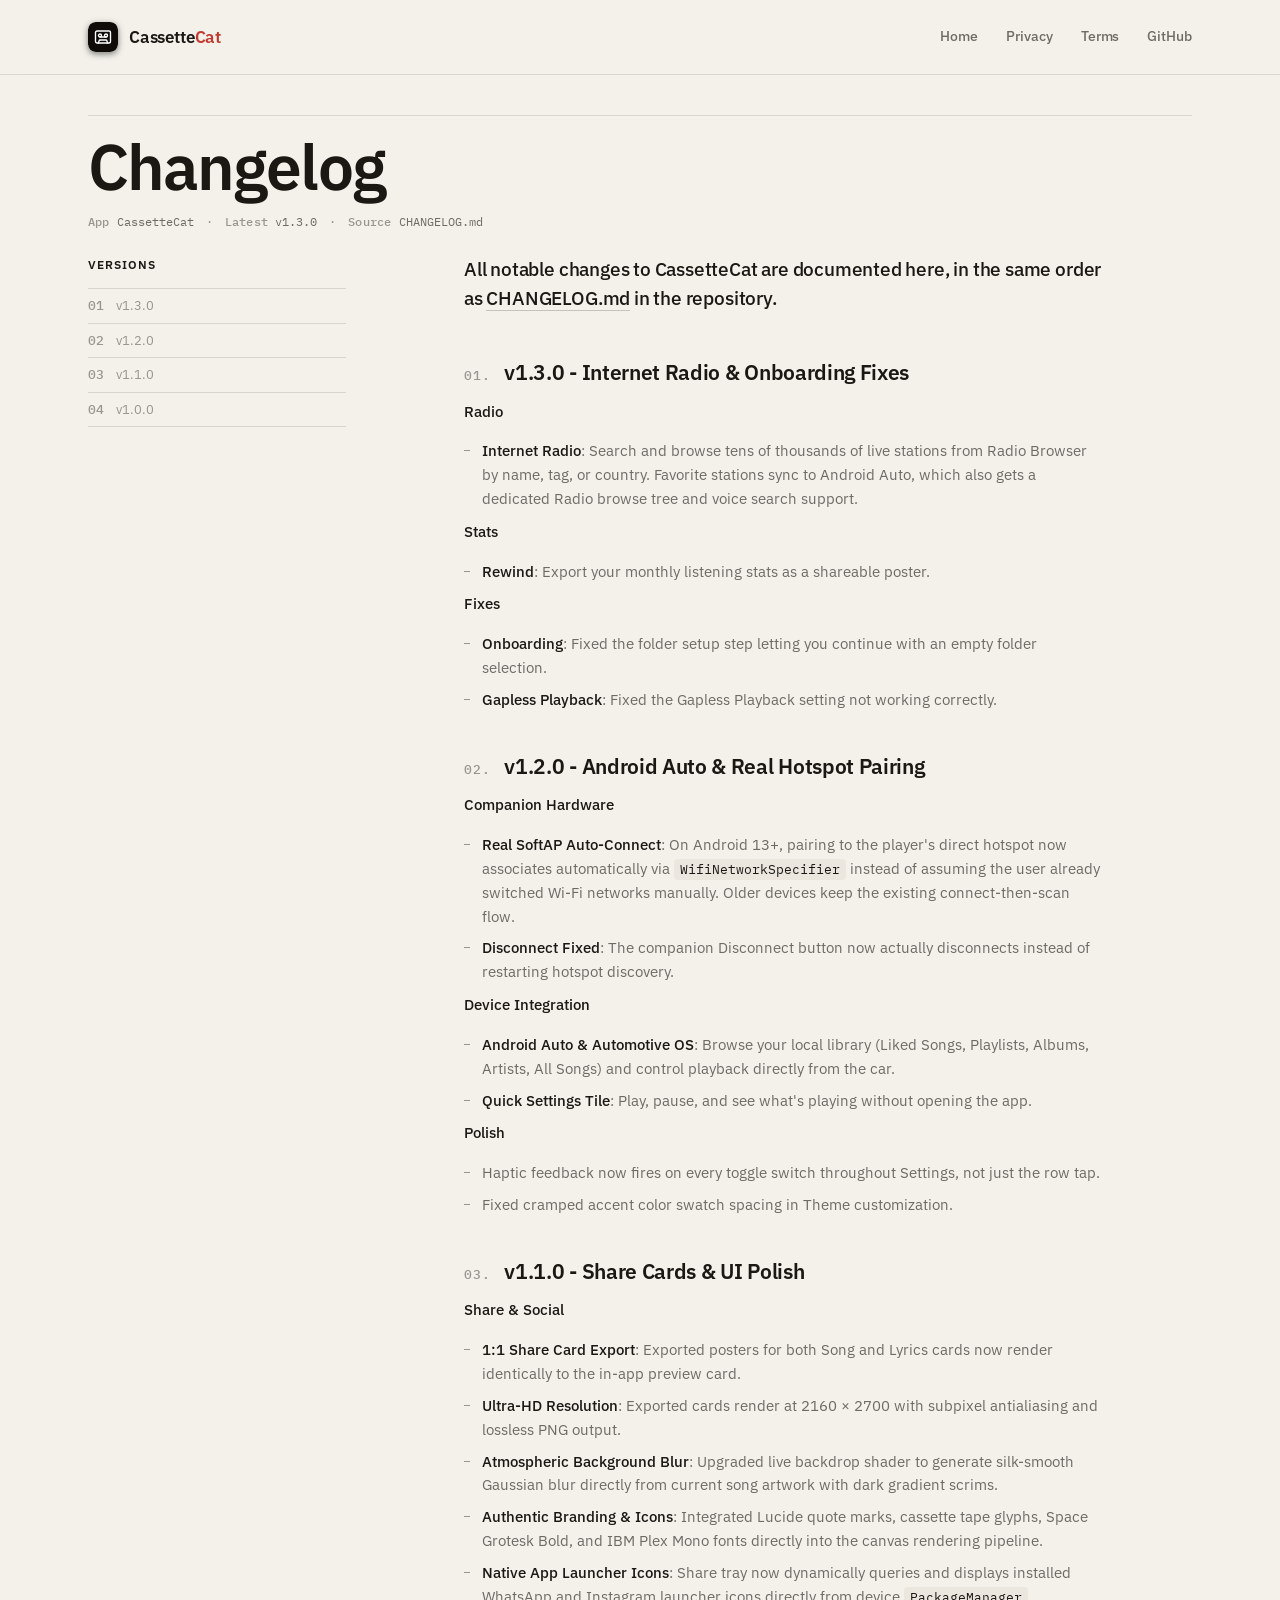
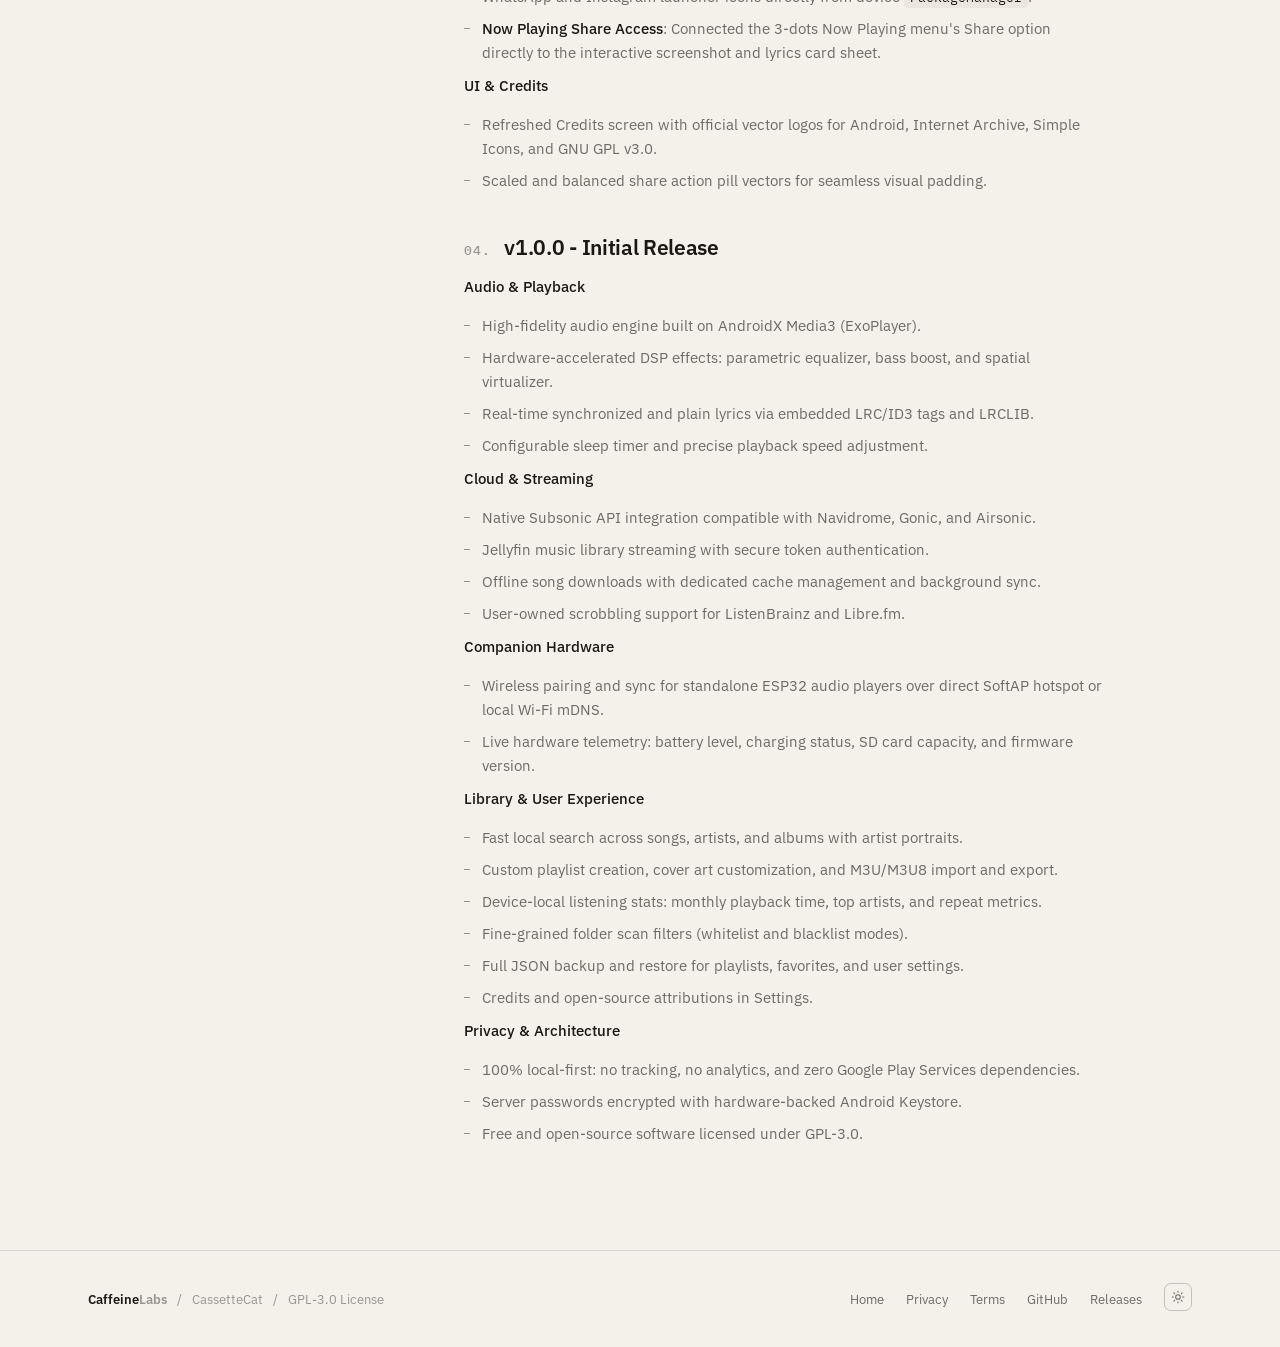
==== changelog/index.html @ f4243665 "feat: add changelog page, refresh bento cards, fix light theme accent, bump to v1.3.0" ====
<!DOCTYPE html>
<html lang="en">

<head>
  <meta charset="UTF-8">
  <script>(function(){try{var t=localStorage.getItem('cc-theme');if(t!=='dark')document.documentElement.setAttribute('data-theme','light');}catch(e){}})();</script>
  <meta name="viewport" content="width=device-width, initial-scale=1.0">
  <title>Changelog · CassetteCat · CaffeineLabs</title>
  <meta name="description" content="Release notes and version history for CassetteCat, a local-first, zero-tracking Android audio player.">
  <meta property="og:title" content="Changelog · CassetteCat · CaffeineLabs">
  <meta property="og:description" content="Release notes and version history for CassetteCat.">
  <meta property="og:url" content="https://cassettecat.caffeinelabs.in/changelog">
  <meta property="og:type" content="website">
  <link rel="icon" type="image/svg+xml" href="/assets/logo.svg">
  <link rel="icon" type="image/png" href="/assets/play_store_icon_512.png">
  <link rel="apple-touch-icon" href="/assets/play_store_icon_512.png">
  <link rel="canonical" href="https://cassettecat.caffeinelabs.in/changelog">
  <link rel="preconnect" href="https://fonts.googleapis.com">
  <link rel="preconnect" href="https://fonts.gstatic.com" crossorigin>
  <link href="https://fonts.googleapis.com/css2?family=IBM+Plex+Sans:wght@300;400;500;600;700&family=IBM+Plex+Mono:wght@400;500;600&display=swap" rel="stylesheet">
  <link rel="stylesheet" href="/assets/style.css">
</head>

<body>

  <header class="masthead">
    <div class="frame">
      <div class="mast">
        <div class="mast-left">
          <a href="/" class="brand">
            <img src="/assets/logo.svg" alt="" class="brand-mark" width="30" height="30">
            <span class="brand-word">Cassette<span class="accent">Cat</span></span>
          </a>
        </div>
        <nav class="nav-links">
          <a href="/">Home</a>
          <a href="/privacy">Privacy</a>
          <a href="/terms">Terms</a>
          <a href="https://github.com/samyyy2311/CassetteCat" target="_blank" rel="noopener">GitHub</a>
        </nav>
      </div>
    </div>
  </header>

  <main class="frame">
    <div class="doc-layout">

      <div class="doc-head">
        <h1>Changelog</h1>
        <div class="doc-head-meta">
          <span><b>App</b> CassetteCat</span>
          <span class="sep">·</span>
          <span><b>Latest</b> v1.3.0</span>
          <span class="sep">·</span>
          <span><b>Source</b> <a href="https://github.com/samyyy2311/CassetteCat/blob/main/CHANGELOG.md" target="_blank" rel="noopener">CHANGELOG.md</a></span>
        </div>
      </div>

      <aside class="doc-toc">
        <h4>Versions</h4>
        <ol>
          <li><a href="#v1-3-0"><span class="toc-num">01</span>v1.3.0</a></li>
          <li><a href="#v1-2-0"><span class="toc-num">02</span>v1.2.0</a></li>
          <li><a href="#v1-1-0"><span class="toc-num">03</span>v1.1.0</a></li>
          <li><a href="#v1-0-0"><span class="toc-num">04</span>v1.0.0</a></li>
        </ol>
      </aside>

      <div class="doc-body">
        <p class="doc-lede">All notable changes to CassetteCat are documented here, in the same order as <a href="https://github.com/samyyy2311/CassetteCat/blob/main/CHANGELOG.md" target="_blank" rel="noopener">CHANGELOG.md</a> in the repository.</p>

        <section id="v1-3-0">
          <h2><span class="sec-num">01.</span>v1.3.0 - Internet Radio &amp; Onboarding Fixes</h2>
          <p><strong>Radio</strong></p>
          <ul>
            <li><strong>Internet Radio</strong>: Search and browse tens of thousands of live stations from Radio Browser by name, tag, or country. Favorite stations sync to Android Auto, which also gets a dedicated Radio browse tree and voice search support.</li>
          </ul>
          <p><strong>Stats</strong></p>
          <ul>
            <li><strong>Rewind</strong>: Export your monthly listening stats as a shareable poster.</li>
          </ul>
          <p><strong>Fixes</strong></p>
          <ul>
            <li><strong>Onboarding</strong>: Fixed the folder setup step letting you continue with an empty folder selection.</li>
            <li><strong>Gapless Playback</strong>: Fixed the Gapless Playback setting not working correctly.</li>
          </ul>
        </section>

        <section id="v1-2-0">
          <h2><span class="sec-num">02.</span>v1.2.0 - Android Auto &amp; Real Hotspot Pairing</h2>
          <p><strong>Companion Hardware</strong></p>
          <ul>
            <li><strong>Real SoftAP Auto-Connect</strong>: On Android 13+, pairing to the player's direct hotspot now associates automatically via <code>WifiNetworkSpecifier</code> instead of assuming the user already switched Wi-Fi networks manually. Older devices keep the existing connect-then-scan flow.</li>
            <li><strong>Disconnect Fixed</strong>: The companion Disconnect button now actually disconnects instead of restarting hotspot discovery.</li>
          </ul>
          <p><strong>Device Integration</strong></p>
          <ul>
            <li><strong>Android Auto &amp; Automotive OS</strong>: Browse your local library (Liked Songs, Playlists, Albums, Artists, All Songs) and control playback directly from the car.</li>
            <li><strong>Quick Settings Tile</strong>: Play, pause, and see what's playing without opening the app.</li>
          </ul>
          <p><strong>Polish</strong></p>
          <ul>
            <li>Haptic feedback now fires on every toggle switch throughout Settings, not just the row tap.</li>
            <li>Fixed cramped accent color swatch spacing in Theme customization.</li>
          </ul>
        </section>

        <section id="v1-1-0">
          <h2><span class="sec-num">03.</span>v1.1.0 - Share Cards &amp; UI Polish</h2>
          <p><strong>Share &amp; Social</strong></p>
          <ul>
            <li><strong>1:1 Share Card Export</strong>: Exported posters for both Song and Lyrics cards now render identically to the in-app preview card.</li>
            <li><strong>Ultra-HD Resolution</strong>: Exported cards render at 2160 × 2700 with subpixel antialiasing and lossless PNG output.</li>
            <li><strong>Atmospheric Background Blur</strong>: Upgraded live backdrop shader to generate silk-smooth Gaussian blur directly from current song artwork with dark gradient scrims.</li>
            <li><strong>Authentic Branding &amp; Icons</strong>: Integrated Lucide quote marks, cassette tape glyphs, Space Grotesk Bold, and IBM Plex Mono fonts directly into the canvas rendering pipeline.</li>
            <li><strong>Native App Launcher Icons</strong>: Share tray now dynamically queries and displays installed WhatsApp and Instagram launcher icons directly from device <code>PackageManager</code>.</li>
            <li><strong>Now Playing Share Access</strong>: Connected the 3-dots Now Playing menu's Share option directly to the interactive screenshot and lyrics card sheet.</li>
          </ul>
          <p><strong>UI &amp; Credits</strong></p>
          <ul>
            <li>Refreshed Credits screen with official vector logos for Android, Internet Archive, Simple Icons, and GNU GPL v3.0.</li>
            <li>Scaled and balanced share action pill vectors for seamless visual padding.</li>
          </ul>
        </section>

        <section id="v1-0-0">
          <h2><span class="sec-num">04.</span>v1.0.0 - Initial Release</h2>
          <p><strong>Audio &amp; Playback</strong></p>
          <ul>
            <li>High-fidelity audio engine built on AndroidX Media3 (ExoPlayer).</li>
            <li>Hardware-accelerated DSP effects: parametric equalizer, bass boost, and spatial virtualizer.</li>
            <li>Real-time synchronized and plain lyrics via embedded LRC/ID3 tags and LRCLIB.</li>
            <li>Configurable sleep timer and precise playback speed adjustment.</li>
          </ul>
          <p><strong>Cloud &amp; Streaming</strong></p>
          <ul>
            <li>Native Subsonic API integration compatible with Navidrome, Gonic, and Airsonic.</li>
            <li>Jellyfin music library streaming with secure token authentication.</li>
            <li>Offline song downloads with dedicated cache management and background sync.</li>
            <li>User-owned scrobbling support for ListenBrainz and Libre.fm.</li>
          </ul>
          <p><strong>Companion Hardware</strong></p>
          <ul>
            <li>Wireless pairing and sync for standalone ESP32 audio players over direct SoftAP hotspot or local Wi-Fi mDNS.</li>
            <li>Live hardware telemetry: battery level, charging status, SD card capacity, and firmware version.</li>
          </ul>
          <p><strong>Library &amp; User Experience</strong></p>
          <ul>
            <li>Fast local search across songs, artists, and albums with artist portraits.</li>
            <li>Custom playlist creation, cover art customization, and M3U/M3U8 import and export.</li>
            <li>Device-local listening stats: monthly playback time, top artists, and repeat metrics.</li>
            <li>Fine-grained folder scan filters (whitelist and blacklist modes).</li>
            <li>Full JSON backup and restore for playlists, favorites, and user settings.</li>
            <li>Credits and open-source attributions in Settings.</li>
          </ul>
          <p><strong>Privacy &amp; Architecture</strong></p>
          <ul>
            <li>100% local-first: no tracking, no analytics, and zero Google Play Services dependencies.</li>
            <li>Server passwords encrypted with hardware-backed Android Keystore.</li>
            <li>Free and open-source software licensed under GPL-3.0.</li>
          </ul>
        </section>

      </div>
    </div>
  </main>

  <footer class="foot">
    <div class="frame" style="width:100%; display:flex; justify-content:space-between; align-items:baseline; flex-wrap:wrap; gap:20px;">
      <div class="brand-line">
        <a href="https://caffeinelabs.in" class="fb-name">Caffeine<span class="dim">Labs</span></a>
        <span class="sep">/</span>
        <span>CassetteCat</span>
        <span class="sep">/</span>
        <span>GPL-3.0 License</span>
      </div>
      <div class="legal">
        <a href="/">Home</a>
        <a href="/privacy">Privacy</a>
        <a href="/terms">Terms</a>
        <a href="https://github.com/samyyy2311/CassetteCat" target="_blank" rel="noopener">GitHub</a>
        <a href="https://github.com/samyyy2311/CassetteCat/releases" target="_blank" rel="noopener">Releases</a>
        <button class="theme-toggle" id="theme-toggle" type="button" aria-label="Toggle light and dark theme">
          <svg class="icon-moon" viewBox="0 0 24 24"><path d="M12 3a6 6 0 0 0 9 9 9 9 0 1 1-9-9Z"/></svg>
          <svg class="icon-sun" viewBox="0 0 24 24"><circle cx="12" cy="12" r="4"/><path d="M12 2v2M12 20v2M4.93 4.93l1.41 1.41M17.66 17.66l1.41 1.41M2 12h2M20 12h2M6.34 17.66l-1.41 1.41M19.07 4.93l-1.41 1.41"/></svg>
        </button>
      </div>
    </div>
  </footer>

<script src="/assets/main.js"></script>
</body>

</html>
---- assets/style.css ----
:root {
  --bg: #000000;
  --surface: #1C1A18;
  --surface-2: #262320;
  --surface-3: #322E29;
  --border: rgba(196, 196, 192, 0.14);
  --border-strong: rgba(196, 196, 192, 0.26);
  --silver: #C4C4C0;
  --silver-dim: #6E6C68;
  --text: #F5F0EC;
  --text-2: #A8A29A;
  --text-3: rgba(168, 162, 154, 0.55);
  --accent: #C23B30;
  --accent-hi: #D65546;
  --accent-lo: #7A241C;
  --accent-dim: rgba(194, 59, 48, 0.13);
  --on-accent: #0A0705;
  --radius: 14px;
  --radius-lg: 22px;
  --font-sans: 'IBM Plex Sans', sans-serif;
  --font-mono: 'IBM Plex Mono', monospace;
  --bg-blur: rgba(0, 0, 0, 0.82);
}

:root[data-theme="light"] {
  --bg-blur: rgba(244, 241, 235, 0.86);
  --bg: #F4F1EB;
  --surface: #EBE7DE;
  --surface-2: #E3DED3;
  --surface-3: #DBD5C7;
  --border: rgba(27, 24, 20, 0.12);
  --border-strong: rgba(27, 24, 20, 0.22);
  --silver: #6B6660;
  --silver-dim: #9C978D;
  --text: #1B1814;
  --text-2: rgba(27, 24, 20, 0.62);
  --text-3: rgba(27, 24, 20, 0.42);
  --accent: #C23B30;
  --accent-hi: #D65546;
  --accent-lo: #7A241C;
  --accent-dim: rgba(194, 59, 48, 0.12);
  --on-accent: #FBF3EE;
}

*, *::before, *::after { box-sizing: border-box; margin: 0; padding: 0; }
html { scroll-behavior: smooth; scroll-padding-top: 32px; }
body {
  font-family: var(--font-sans);
  background: var(--bg);
  color: var(--text);
  font-weight: 400;
  line-height: 1.6;
  -webkit-font-smoothing: antialiased;
}
::selection { background: var(--accent); color: var(--on-accent); }
a { color: inherit; }
img { max-width: 100%; display: block; }

.frame { max-width: 1200px; margin: 0 auto; padding: 0 48px; }

.masthead {
  padding: 22px 0;
  position: sticky; top: 0; z-index: 50;
  background: var(--bg-blur);
  backdrop-filter: blur(10px);
  border-bottom: 1px solid var(--border);
}
.mast { display: flex; align-items: center; justify-content: space-between; gap: 32px; }
.mast-left { display: flex; align-items: center; }
.brand {
  display: inline-flex; align-items: center; gap: 11px;
  text-decoration: none; line-height: 1;
}
.brand-mark {
  width: 30px; height: 30px; border-radius: 8px; flex-shrink: 0; display: block;
  box-shadow: 0 1px 0 rgba(255, 255, 255, 0.05), 0 2px 6px rgba(0, 0, 0, 0.5);
}
.brand-word {
  font-family: var(--font-sans); font-weight: 600; font-size: 17px;
  letter-spacing: -0.01em; color: var(--text);
}
.brand-word .accent { color: var(--accent); }
.nav-links { display: flex; gap: 28px; align-items: center; }
.nav-links a {
  font-family: var(--font-sans); font-size: 13.5px; font-weight: 500;
  color: var(--text-2); text-decoration: none; letter-spacing: -0.005em;
  transition: color 200ms;
}
.nav-links a:hover { color: var(--text); }

.btn {
  display: inline-flex; align-items: center; justify-content: center; gap: 8px;
  height: 42px; padding: 0 20px; border-radius: 8px;
  font-family: var(--font-sans); font-weight: 500; font-size: 13.5px; letter-spacing: -0.005em;
  text-decoration: none; cursor: pointer; white-space: nowrap;
  transition: background 150ms, border-color 150ms, transform 80ms linear;
}
.btn-primary { background: var(--accent); color: var(--on-accent); border: 1px solid var(--accent); }
.btn-primary:hover { background: var(--accent-hi); border-color: var(--accent-hi); }
.btn-primary:active { transform: translateY(1px); }
.btn-secondary { background: transparent; color: var(--text); border: 1px solid var(--border-strong); }
.btn-secondary:hover { border-color: var(--text-2); background: var(--surface); }
.btn-secondary:active { transform: translateY(1px); }
.btn svg { width: 15px; height: 15px; stroke: currentColor; fill: none; stroke-width: 2; flex-shrink: 0; }

.doc-data-table { width: 100%; border-top: 1px solid var(--border); margin: 18px 0 8px; }
.doc-data-row { display: grid; grid-template-columns: 34% 1fr; gap: 24px; padding: 18px 0; border-bottom: 1px solid var(--border); }
.doc-data-row:last-child { border-bottom: none; }
.doc-data-key { font-family: var(--font-mono); font-weight: 500; color: var(--text); font-size: 13px; letter-spacing: 0.01em; }
.doc-data-val { color: var(--text-2); line-height: 1.65; font-size: 14px; }

.foot {
  border-top: 1px solid var(--border); padding: 32px 0 36px;
  display: flex; justify-content: space-between; align-items: baseline; gap: 24px; flex-wrap: wrap;
}
.foot .brand-line { display: flex; align-items: baseline; gap: 10px; flex-wrap: wrap; font-size: 12.5px; }
.foot .brand-line .fb-name { font-family: var(--font-sans); font-weight: 600; color: var(--text); text-decoration: none; }
.foot .brand-line .fb-name .dim { color: var(--text-3); }
.foot .brand-line .sep { color: var(--text-3); }
.foot .brand-line span:not(.fb-name):not(.sep) { color: var(--text-3); }
.foot .brand-line a { color: var(--text-3); text-decoration: none; transition: color 200ms; }
.foot .brand-line a:hover { color: var(--text-2); }
.foot .legal { display: flex; gap: 22px; align-items: baseline; flex-wrap: wrap; font-size: 12.5px; }
.foot .legal a { color: var(--text-2); text-decoration: none; transition: color 200ms; }
.foot .legal a:hover { color: var(--text); }
.theme-toggle {
  display: inline-flex; align-items: center; justify-content: center;
  width: 28px; height: 28px; border-radius: 7px; padding: 0;
  border: 1px solid var(--border-strong); background: transparent;
  color: var(--text-2); cursor: pointer;
  transition: color 150ms, background 150ms, border-color 150ms;
}
.theme-toggle:hover { color: var(--text); background: var(--surface); }
.theme-toggle svg { width: 14px; height: 14px; stroke: currentColor; fill: none; stroke-width: 1.8; stroke-linecap: round; stroke-linejoin: round; }
.theme-toggle .icon-sun { display: none; }
:root[data-theme="light"] .theme-toggle .icon-moon { display: none; }
:root[data-theme="light"] .theme-toggle .icon-sun { display: block; }

.doc-layout {
  display: grid; grid-template-columns: repeat(12, 1fr); gap: 24px;
  padding: 40px 0 96px;
}
.doc-head {
  grid-column: 1 / span 12;
  border-top: 1px solid var(--border); padding-top: 18px;
}
.doc-head h1 {
  font-family: var(--font-sans); font-weight: 600;
  font-size: clamp(38px, 5vw, 68px); line-height: 1; letter-spacing: -0.03em;
  color: var(--text); margin-bottom: 14px;
}
.doc-head-meta {
  display: flex; flex-wrap: wrap; align-items: baseline; gap: 6px 10px;
  font-family: var(--font-mono); font-size: 12px; color: var(--text-2);
}
.doc-head-meta b { color: var(--text-3); font-weight: 500; letter-spacing: 0.02em; }
.doc-head-meta .sep { color: var(--text-3); margin: 0 2px; }
.doc-toc { grid-column: 1 / span 3; position: sticky; top: 90px; align-self: start; }
.doc-toc h4 { font-family: var(--font-sans); font-weight: 600; font-size: 12px; color: var(--text); text-transform: uppercase; letter-spacing: 0.08em; margin-bottom: 14px; }
.doc-toc ol { list-style: none; padding: 0; margin: 0; display: flex; flex-direction: column; border-top: 1px solid var(--border); }
.doc-toc li { border-bottom: 1px solid var(--border); }
.doc-toc a { display: flex; gap: 10px; padding: 8px 0; font-size: 12.5px; color: var(--text-3); text-decoration: none; transition: color 200ms; line-height: 1.4; }
.doc-toc a:hover { color: var(--text); }
.doc-toc a .toc-num { font-family: var(--font-mono); color: var(--text-3); font-weight: 500; min-width: 18px; }
.doc-body { grid-column: 5 / span 8; max-width: 64ch; }
.doc-body .doc-lede { font-family: var(--font-sans); font-weight: 500; font-size: 19px; line-height: 1.5; color: var(--text); margin-bottom: 48px; letter-spacing: -0.01em; }
.doc-body section { margin-bottom: 42px; }
.doc-body section:last-of-type { margin-bottom: 0; }
.doc-body h2 { font-family: var(--font-sans); font-weight: 600; font-size: 21px; letter-spacing: -0.015em; color: var(--text); line-height: 1.18; display: flex; gap: 14px; align-items: baseline; margin-bottom: 14px; }
.doc-body h2 .sec-num { font-family: var(--font-mono); font-weight: 500; font-size: 13px; color: var(--text-3); letter-spacing: 0.06em; min-width: 24px; }
.doc-body p { font-size: 15px; line-height: 1.76; color: var(--text-2); margin-bottom: 12px; font-weight: 400; }
.doc-body p:last-child { margin-bottom: 0; }
.doc-body strong { font-weight: 500; color: var(--text); }
.doc-body code { font-family: var(--font-mono); font-size: 13px; background: var(--surface); padding: 2px 6px; border-radius: 4px; color: var(--text); }
.doc-body a { color: var(--text); text-decoration: none; border-bottom: 1px solid var(--border-strong); transition: border-color 200ms, color 200ms; }
.doc-body a:hover { border-color: var(--accent); color: var(--accent); }
.doc-body ul { list-style: none; margin: 14px 0 8px; padding: 0; display: flex; flex-direction: column; gap: 8px; }
.doc-body ul li { position: relative; padding-left: 18px; font-size: 14.5px; line-height: 1.65; color: var(--text-2); }
.doc-body ul li::before { content: ''; position: absolute; left: 0; top: 11px; width: 6px; height: 1px; background: var(--text-3); }
.doc-note { font-size: 12.5px; color: var(--text-3); line-height: 1.65; border-top: 1px solid var(--border); padding-top: 14px; margin-top: 24px; }

.err-main {
  min-height: calc(100vh - 240px);
  display: flex; align-items: center; gap: 56px; flex-wrap: wrap;
  padding: 72px 0;
}
.err-code {
  font-family: var(--font-mono); font-weight: 600; font-size: clamp(90px, 14vw, 160px);
  letter-spacing: -0.04em; line-height: 1; color: var(--surface-3);
  -webkit-text-stroke: 1px var(--border-strong);
}
.err-tag {
  display: inline-flex; align-items: center; gap: 8px;
  font-family: var(--font-mono); font-size: 11.5px; color: var(--text-2);
  letter-spacing: 0.06em; text-transform: uppercase;
  padding: 6px 12px 6px 10px; border: 1px solid var(--border); border-radius: 100px;
  margin-bottom: 22px;
}
.err-tag .dot { width: 6px; height: 6px; border-radius: 50%; background: var(--accent); flex-shrink: 0; }
.err-body h1 { font-family: var(--font-sans); font-weight: 600; font-size: clamp(32px, 4vw, 48px); letter-spacing: -0.025em; color: var(--text); margin-bottom: 16px; }
.err-body p { font-size: 15px; color: var(--text-2); max-width: 420px; line-height: 1.7; margin-bottom: 32px; }
.err-actions { display: flex; gap: 14px; flex-wrap: wrap; }

/* ── Home page (index.html) ── */
* { box-sizing: border-box; }
a { color: inherit; text-decoration: none; }
a:hover { color: var(--text); }
.cc-nav-links { display: flex; }
.cc-nav-links a { color: var(--text-2); }
.cc-nav-links a:hover { color: var(--text); }
.cc-bento { display: grid; grid-template-columns: repeat(4, minmax(0, 1fr)); gap: 12px; }
.cc-bento > .wide { grid-column: span 2; }
.cc-hero-grid { display: grid; grid-template-columns: minmax(0, 1fr) 380px; gap: 48px; align-items: start; }
.cc-badges { display: flex; gap: 10px; flex-wrap: wrap; }
.cc-tabs { display: flex; gap: 8px; flex-wrap: wrap; }

.app-tab {
  height: 38px; padding: 0 18px; border-radius: 8px;
  font-size: 13px; font-weight: 500; font-family: var(--font-sans); cursor: pointer;
  background: transparent; color: var(--text-2); border: 1px solid var(--border-strong);
  transition: background 150ms, color 150ms, border-color 150ms;
}
.app-tab.active { background: var(--accent); color: var(--on-accent); border-color: var(--accent); }
.app-shot { opacity: 0; transition: opacity 300ms ease; }
.app-shot.active { opacity: 1; }
.hero-shot { opacity: 0; transition: opacity 900ms ease; }
.hero-shot.active { opacity: 1; }
@media (prefers-reduced-motion: reduce) {
  .app-shot, .hero-shot { transition: none; }
}

@media (max-width: 980px) {
  .frame { padding: 0 28px; }
  .nav-links { gap: 20px; }
  .foot { flex-direction: column; align-items: flex-start; gap: 14px; padding: 28px 0; }
  .foot .legal { gap: 18px; }
  .doc-layout { grid-template-columns: 1fr; gap: 8px; padding: 44px 0 64px; }
  .doc-head { margin-bottom: 32px; }
  .doc-toc { grid-column: 1; position: static; margin-bottom: 32px; }
  .doc-body { grid-column: 1; }
  .doc-body .doc-lede { font-size: 17px; }
  .doc-body h2 { font-size: 19px; }
  .doc-body p { font-size: 14.5px; }
  .err-main { flex-direction: column; text-align: center; gap: 32px; padding: 56px 0; }
  .err-body p { margin-left: auto; margin-right: auto; }
  .err-actions { justify-content: center; }

  .cc-hero-grid { grid-template-columns: 1fr; }
  .cc-hero-copy { order: 1; text-align: center; }
  .cc-hero-phone { order: 0; }
  .cc-bento { grid-template-columns: repeat(2, minmax(0, 1fr)); }
  .cc-bento > .wide { grid-column: span 2; }
  .cc-nav-links { display: none; }
  .cc-hero-actions { justify-content: center; }
  .cc-badges { justify-content: center; }
  .cc-credits-grid { grid-template-columns: repeat(2, minmax(0, 1fr)) !important; }
}
@media (max-width: 560px) {
  .frame { padding: 0 20px; }
  .nav-links { display: none; }
  .doc-data-row { grid-template-columns: 1fr; gap: 4px; padding: 14px 0; }

  .cc-bento { grid-template-columns: 1fr; }
  .cc-bento > .wide { grid-column: span 1; }
  .cc-credits-grid { grid-template-columns: 1fr !important; }
}
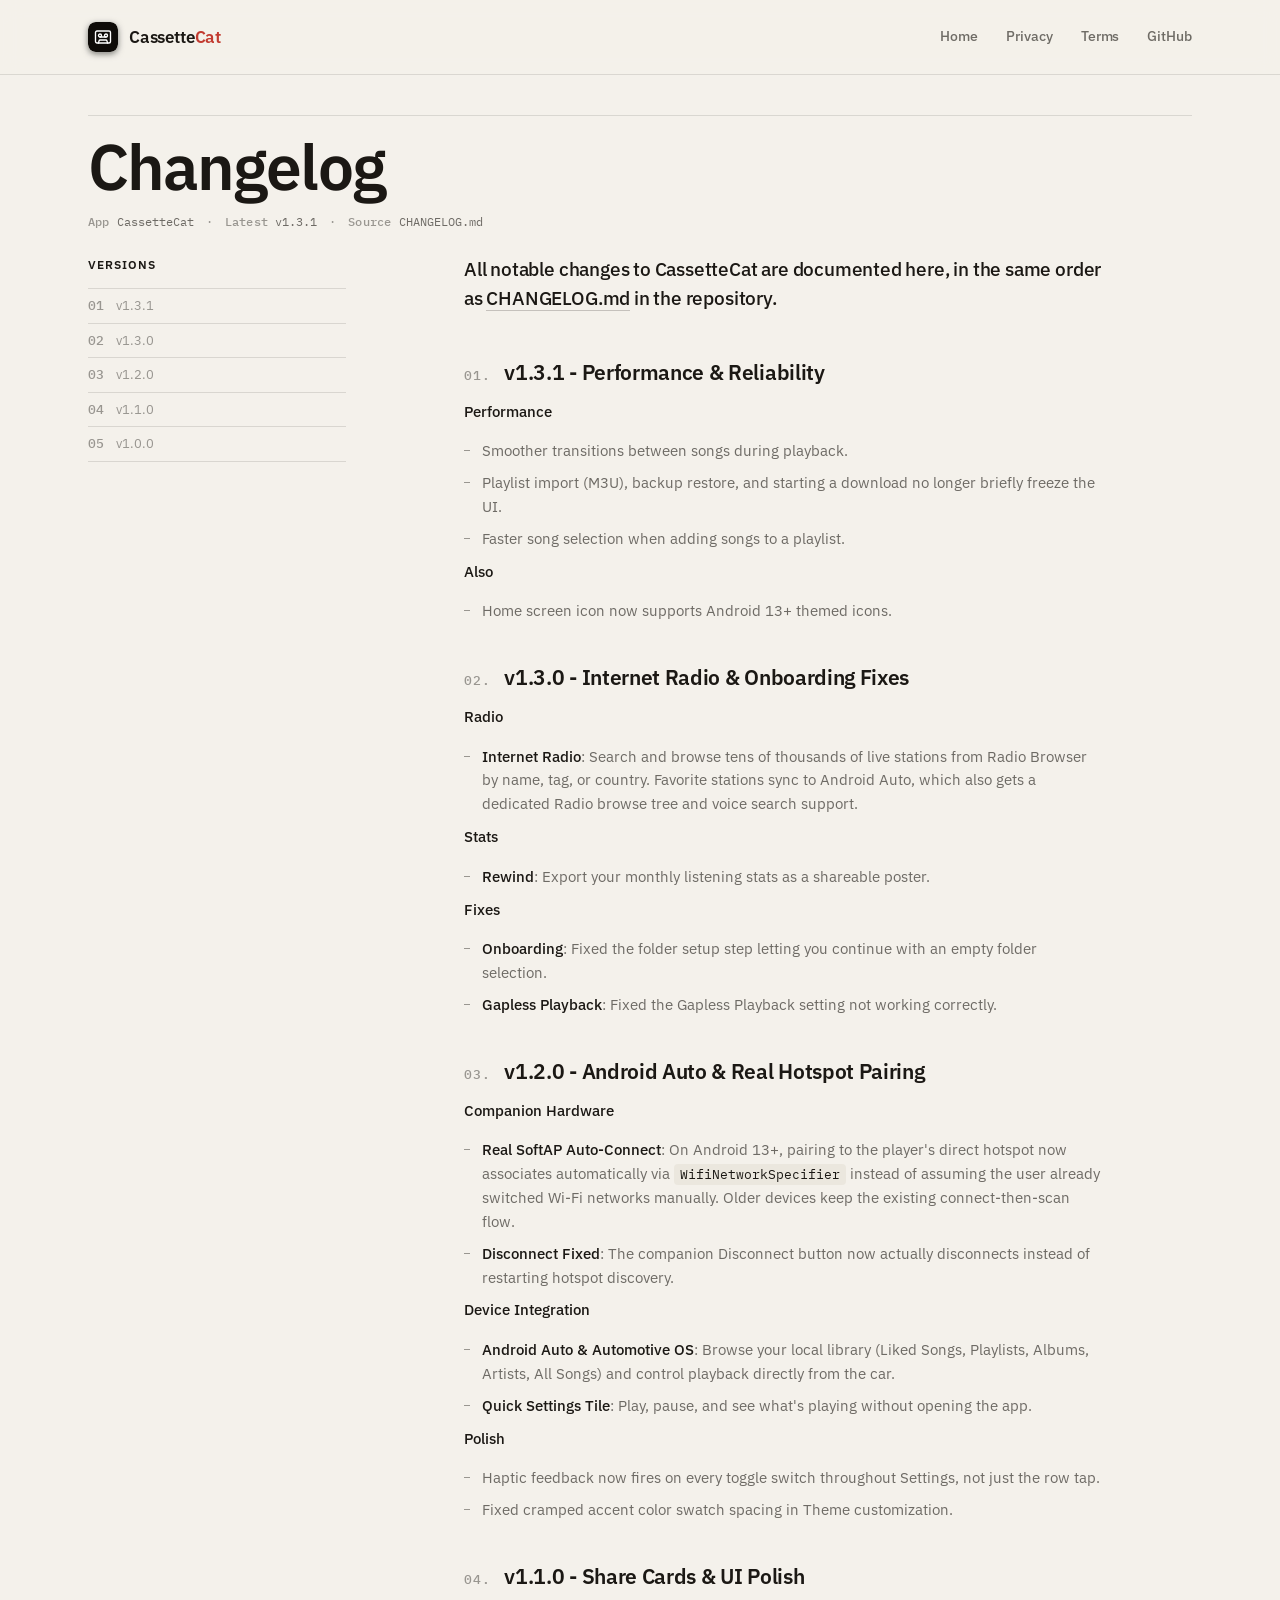
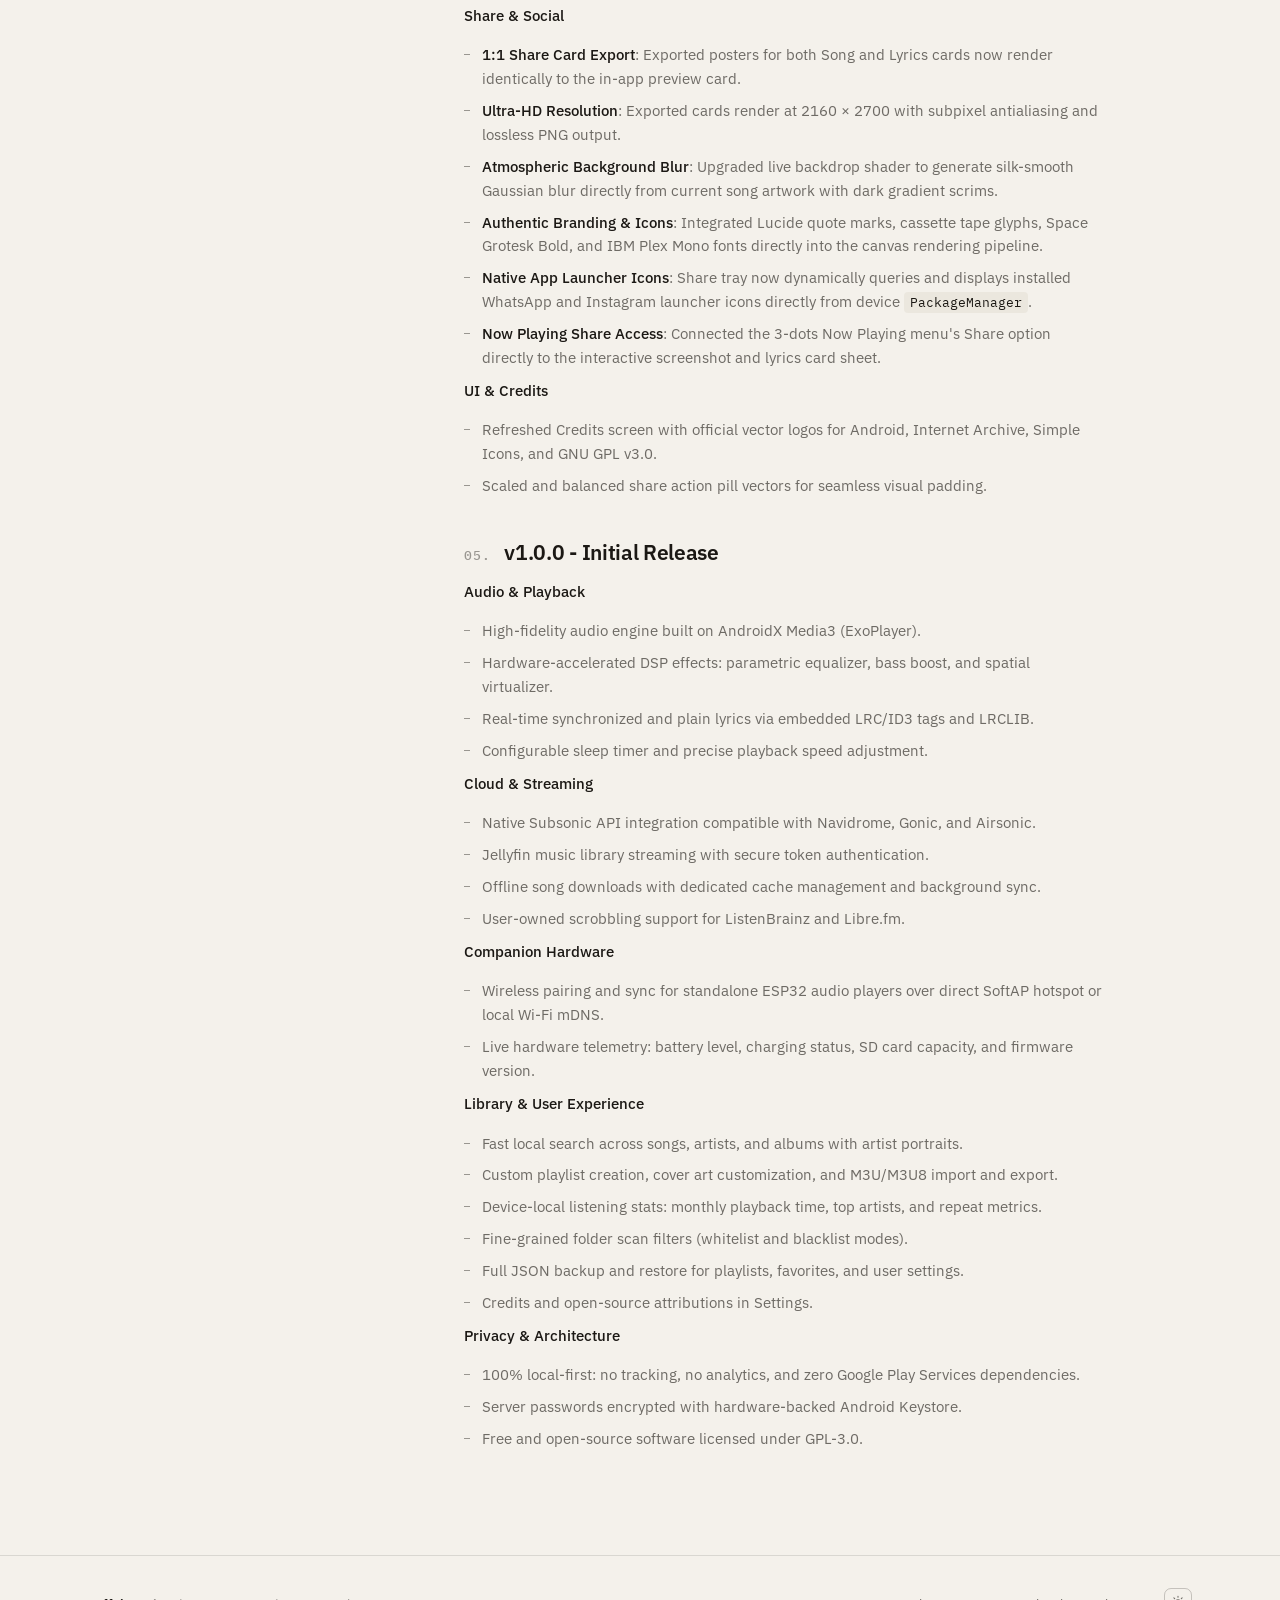
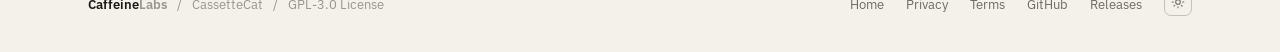
==== commit b98f4480: "chore: bump to v1.3.1, fix lint issues, resolve main-thread blocking calls" ====
--- a/changelog/index.html
+++ b/changelog/index.html
@@ -10,7 +10,14 @@
   <meta property="og:title" content="Changelog · CassetteCat · CaffeineLabs">
   <meta property="og:description" content="Release notes and version history for CassetteCat.">
   <meta property="og:url" content="https://cassettecat.caffeinelabs.in/changelog">
+  <meta property="og:image" content="https://cassettecat.caffeinelabs.in/assets/feature_graphic_1024x500.png">
+  <meta property="og:image:width" content="1024">
+  <meta property="og:image:height" content="500">
   <meta property="og:type" content="website">
+  <meta name="twitter:card" content="summary_large_image">
+  <meta name="twitter:title" content="Changelog · CassetteCat · CaffeineLabs">
+  <meta name="twitter:description" content="Release notes and version history for CassetteCat.">
+  <meta name="twitter:image" content="https://cassettecat.caffeinelabs.in/assets/feature_graphic_1024x500.png">
   <link rel="icon" type="image/svg+xml" href="/assets/logo.svg">
   <link rel="icon" type="image/png" href="/assets/play_store_icon_512.png">
   <link rel="apple-touch-icon" href="/assets/play_store_icon_512.png">
@@ -50,7 +57,7 @@
         <div class="doc-head-meta">
           <span><b>App</b> CassetteCat</span>
           <span class="sep">·</span>
-          <span><b>Latest</b> v1.3.0</span>
+          <span><b>Latest</b> v1.3.1</span>
           <span class="sep">·</span>
           <span><b>Source</b> <a href="https://github.com/samyyy2311/CassetteCat/blob/main/CHANGELOG.md" target="_blank" rel="noopener">CHANGELOG.md</a></span>
         </div>
@@ -59,18 +66,33 @@
       <aside class="doc-toc">
         <h4>Versions</h4>
         <ol>
-          <li><a href="#v1-3-0"><span class="toc-num">01</span>v1.3.0</a></li>
-          <li><a href="#v1-2-0"><span class="toc-num">02</span>v1.2.0</a></li>
-          <li><a href="#v1-1-0"><span class="toc-num">03</span>v1.1.0</a></li>
-          <li><a href="#v1-0-0"><span class="toc-num">04</span>v1.0.0</a></li>
+          <li><a href="#v1-3-1"><span class="toc-num">01</span>v1.3.1</a></li>
+          <li><a href="#v1-3-0"><span class="toc-num">02</span>v1.3.0</a></li>
+          <li><a href="#v1-2-0"><span class="toc-num">03</span>v1.2.0</a></li>
+          <li><a href="#v1-1-0"><span class="toc-num">04</span>v1.1.0</a></li>
+          <li><a href="#v1-0-0"><span class="toc-num">05</span>v1.0.0</a></li>
         </ol>
       </aside>
 
       <div class="doc-body">
         <p class="doc-lede">All notable changes to CassetteCat are documented here, in the same order as <a href="https://github.com/samyyy2311/CassetteCat/blob/main/CHANGELOG.md" target="_blank" rel="noopener">CHANGELOG.md</a> in the repository.</p>
 
+        <section id="v1-3-1">
+          <h2><span class="sec-num">01.</span>v1.3.1 - Performance &amp; Reliability</h2>
+          <p><strong>Performance</strong></p>
+          <ul>
+            <li>Smoother transitions between songs during playback.</li>
+            <li>Playlist import (M3U), backup restore, and starting a download no longer briefly freeze the UI.</li>
+            <li>Faster song selection when adding songs to a playlist.</li>
+          </ul>
+          <p><strong>Also</strong></p>
+          <ul>
+            <li>Home screen icon now supports Android 13+ themed icons.</li>
+          </ul>
+        </section>
+
         <section id="v1-3-0">
-          <h2><span class="sec-num">01.</span>v1.3.0 - Internet Radio &amp; Onboarding Fixes</h2>
+          <h2><span class="sec-num">02.</span>v1.3.0 - Internet Radio &amp; Onboarding Fixes</h2>
           <p><strong>Radio</strong></p>
           <ul>
             <li><strong>Internet Radio</strong>: Search and browse tens of thousands of live stations from Radio Browser by name, tag, or country. Favorite stations sync to Android Auto, which also gets a dedicated Radio browse tree and voice search support.</li>
@@ -87,7 +109,7 @@
         </section>
 
         <section id="v1-2-0">
-          <h2><span class="sec-num">02.</span>v1.2.0 - Android Auto &amp; Real Hotspot Pairing</h2>
+          <h2><span class="sec-num">03.</span>v1.2.0 - Android Auto &amp; Real Hotspot Pairing</h2>
           <p><strong>Companion Hardware</strong></p>
           <ul>
             <li><strong>Real SoftAP Auto-Connect</strong>: On Android 13+, pairing to the player's direct hotspot now associates automatically via <code>WifiNetworkSpecifier</code> instead of assuming the user already switched Wi-Fi networks manually. Older devices keep the existing connect-then-scan flow.</li>
@@ -106,7 +128,7 @@
         </section>
 
         <section id="v1-1-0">
-          <h2><span class="sec-num">03.</span>v1.1.0 - Share Cards &amp; UI Polish</h2>
+          <h2><span class="sec-num">04.</span>v1.1.0 - Share Cards &amp; UI Polish</h2>
           <p><strong>Share &amp; Social</strong></p>
           <ul>
             <li><strong>1:1 Share Card Export</strong>: Exported posters for both Song and Lyrics cards now render identically to the in-app preview card.</li>
@@ -124,7 +146,7 @@
         </section>
 
         <section id="v1-0-0">
-          <h2><span class="sec-num">04.</span>v1.0.0 - Initial Release</h2>
+          <h2><span class="sec-num">05.</span>v1.0.0 - Initial Release</h2>
           <p><strong>Audio &amp; Playback</strong></p>
           <ul>
             <li>High-fidelity audio engine built on AndroidX Media3 (ExoPlayer).</li>
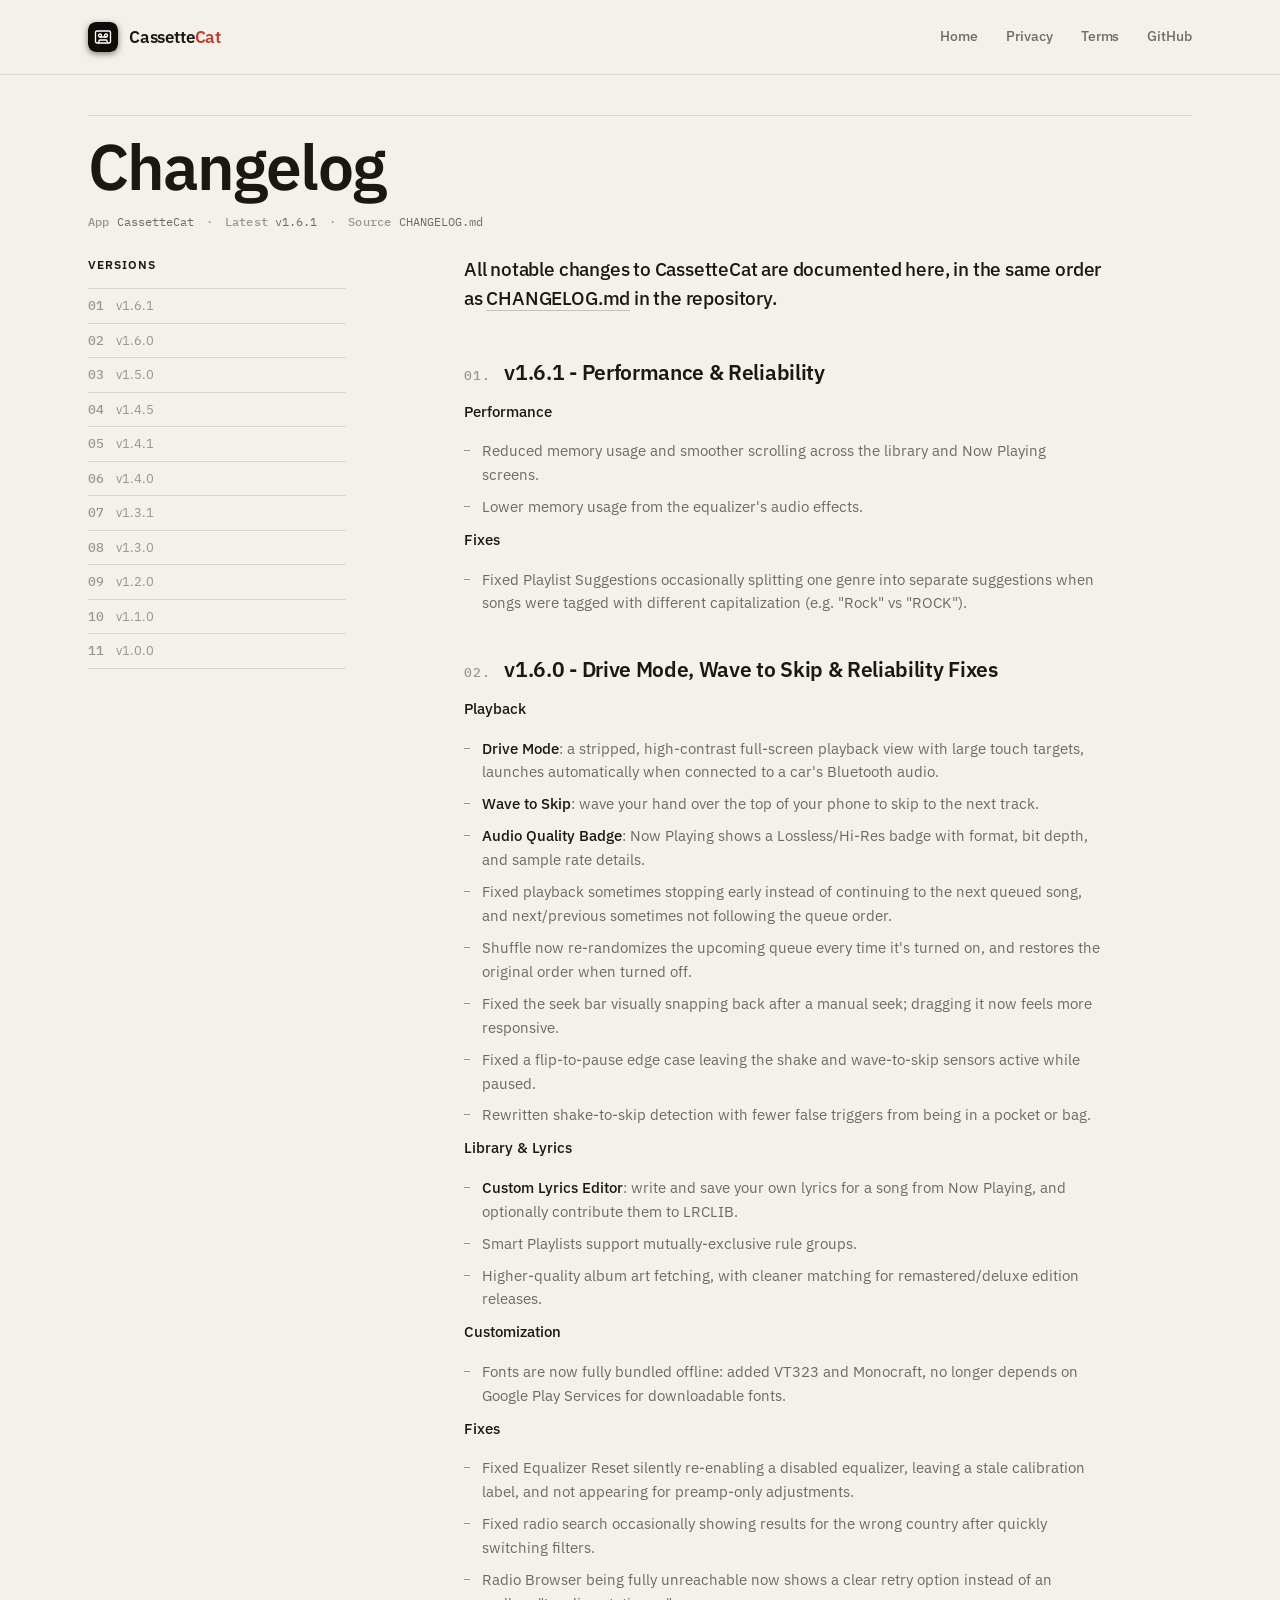
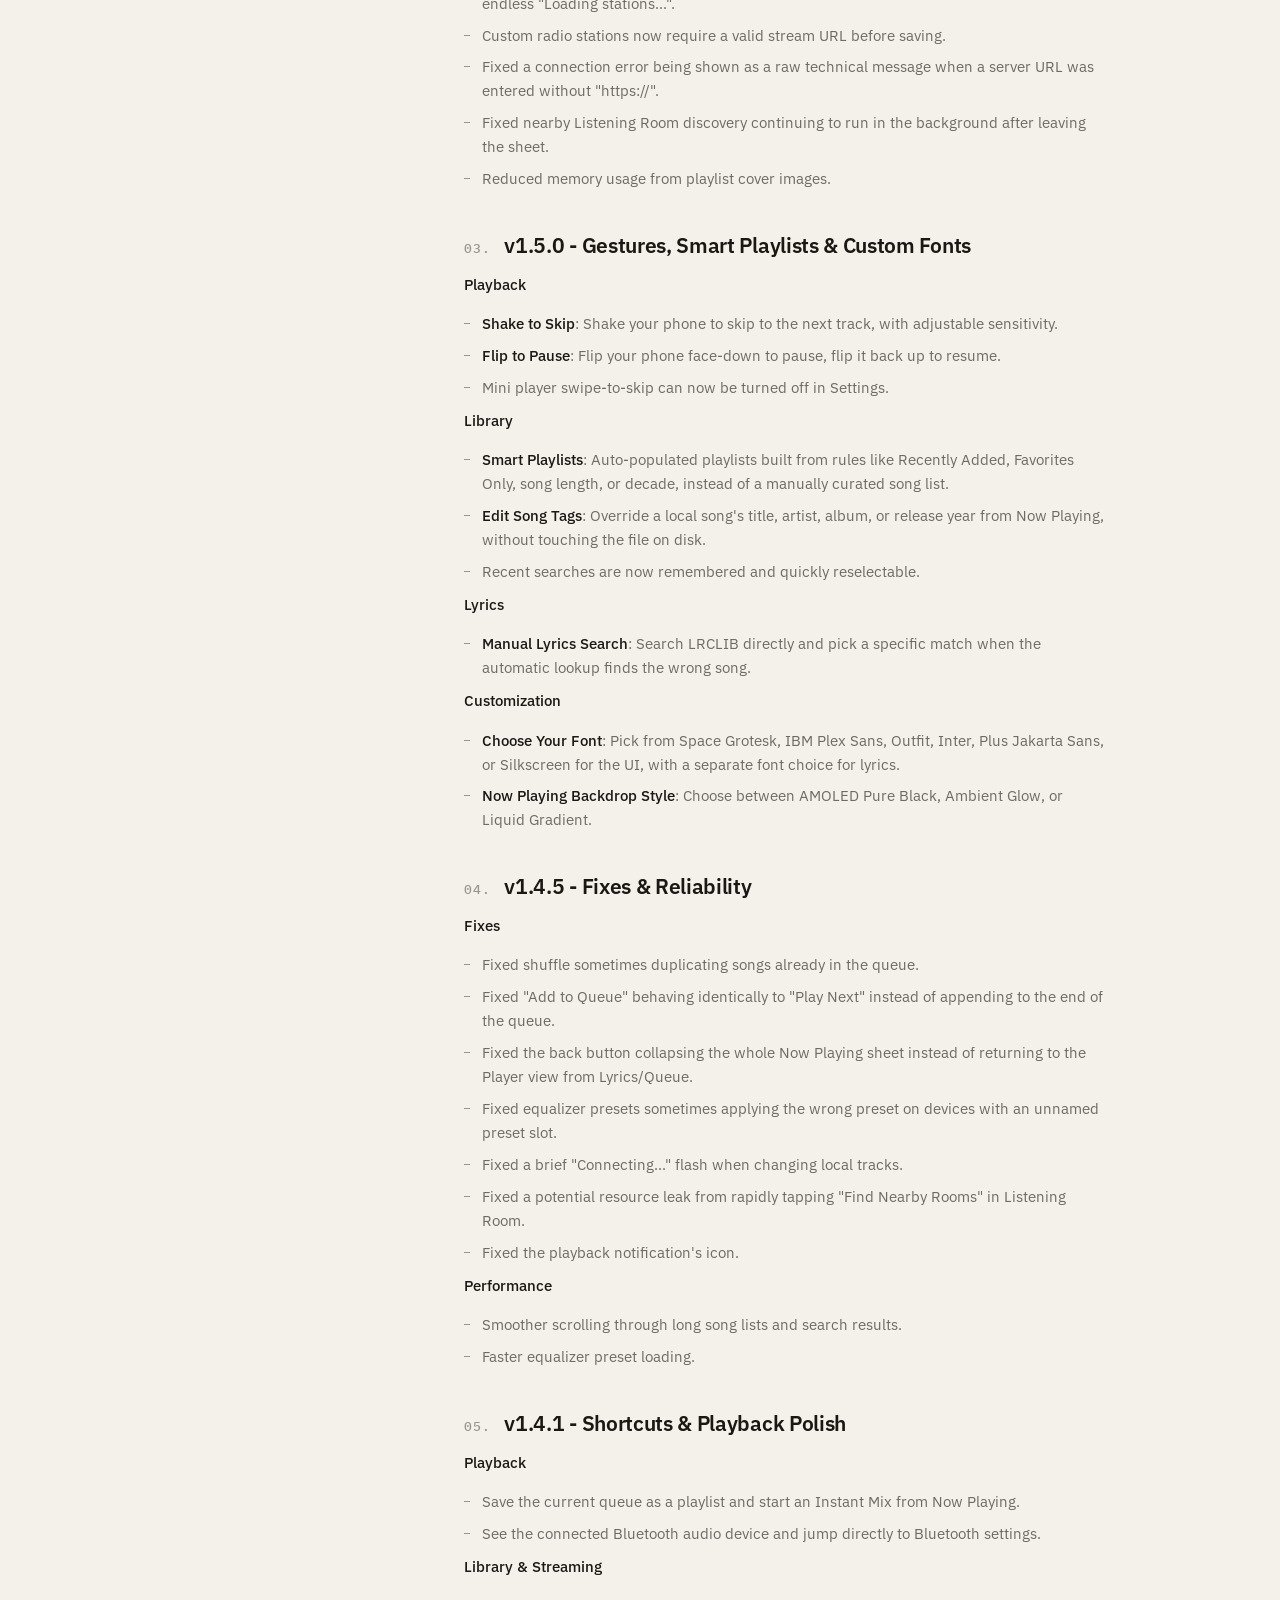
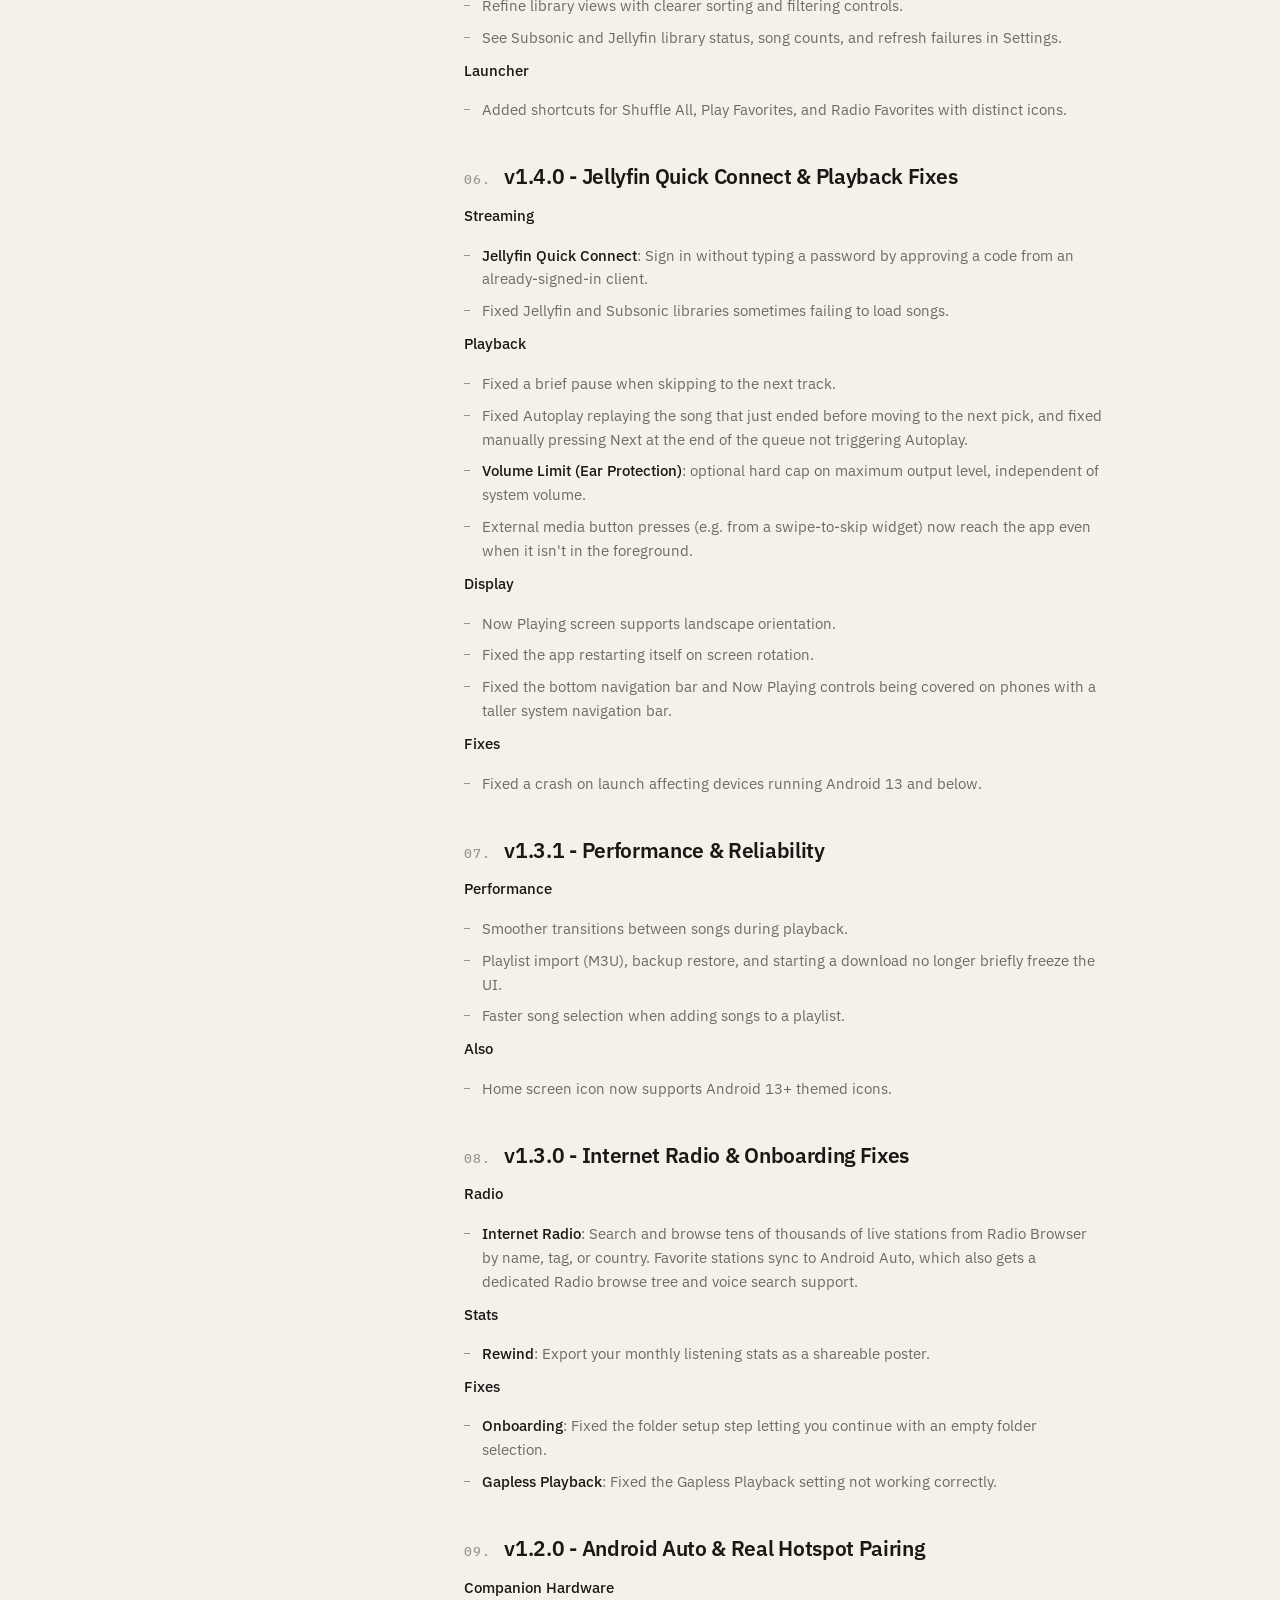
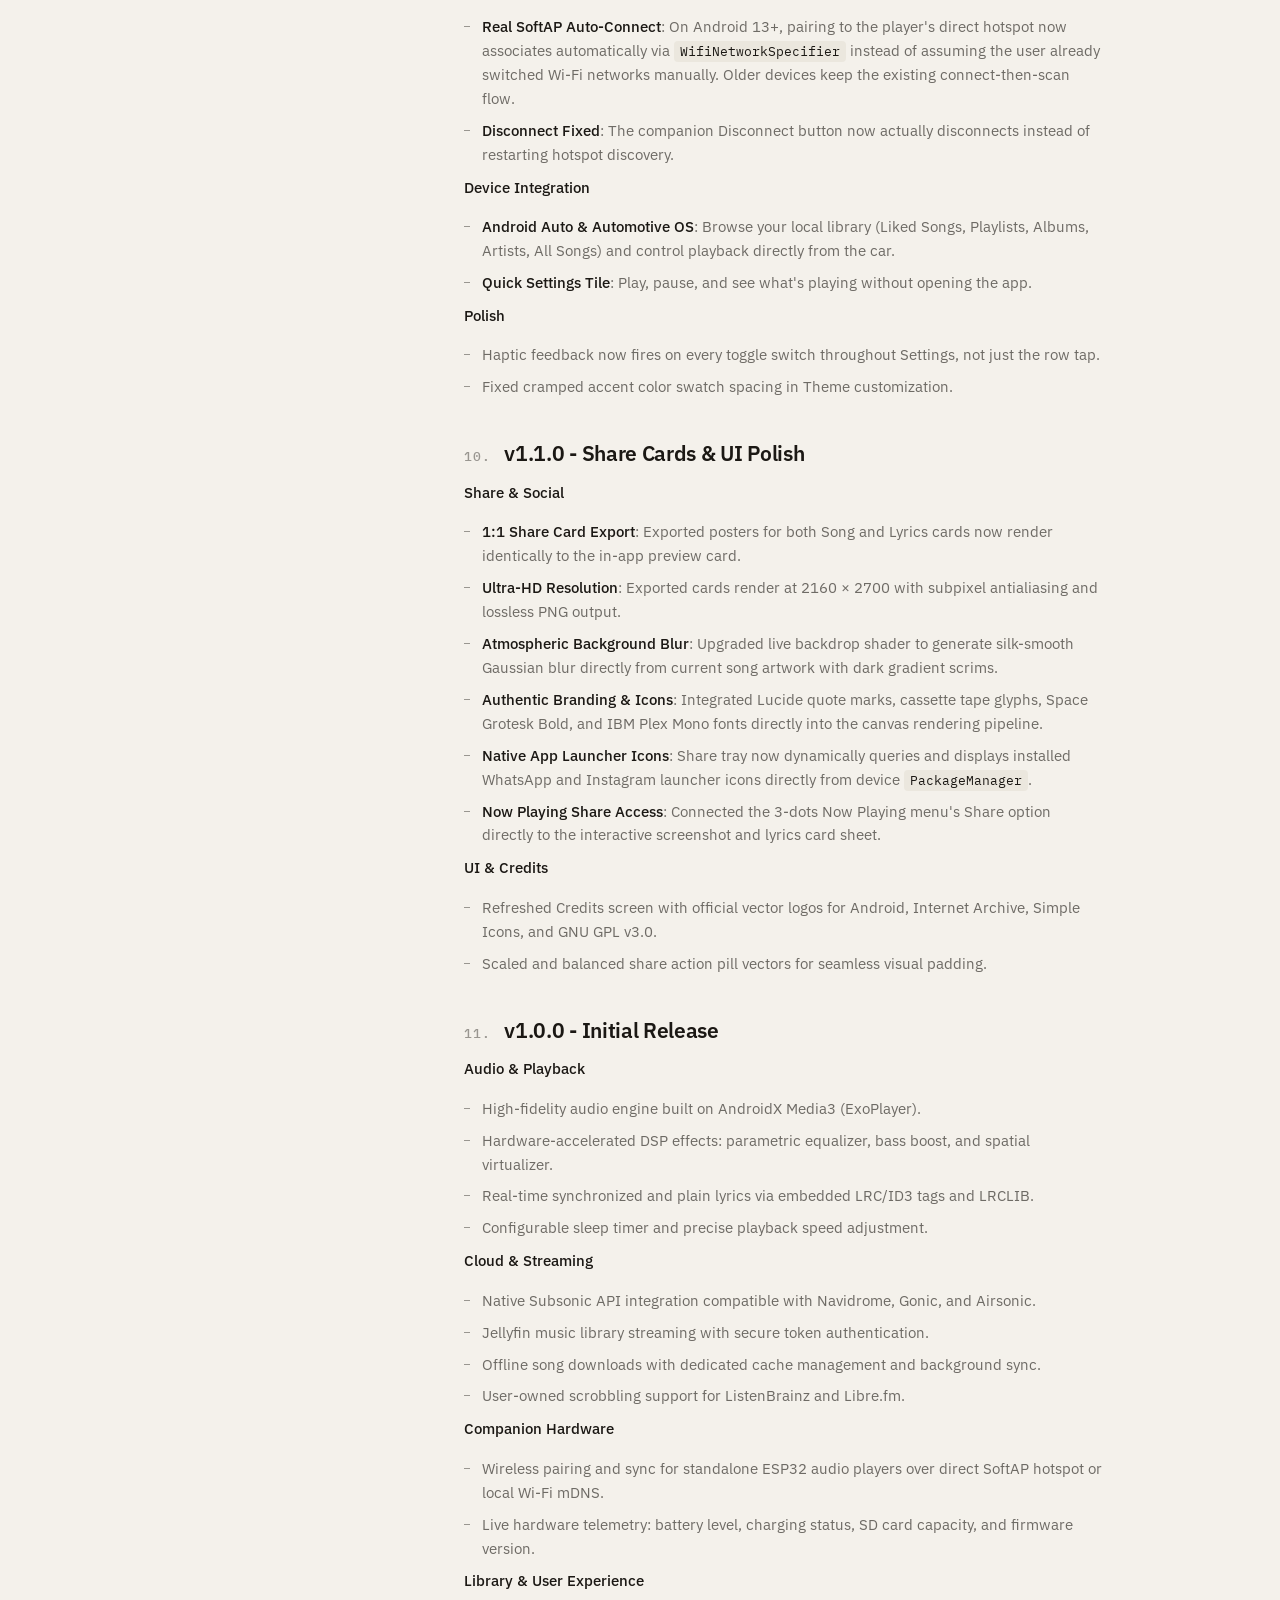
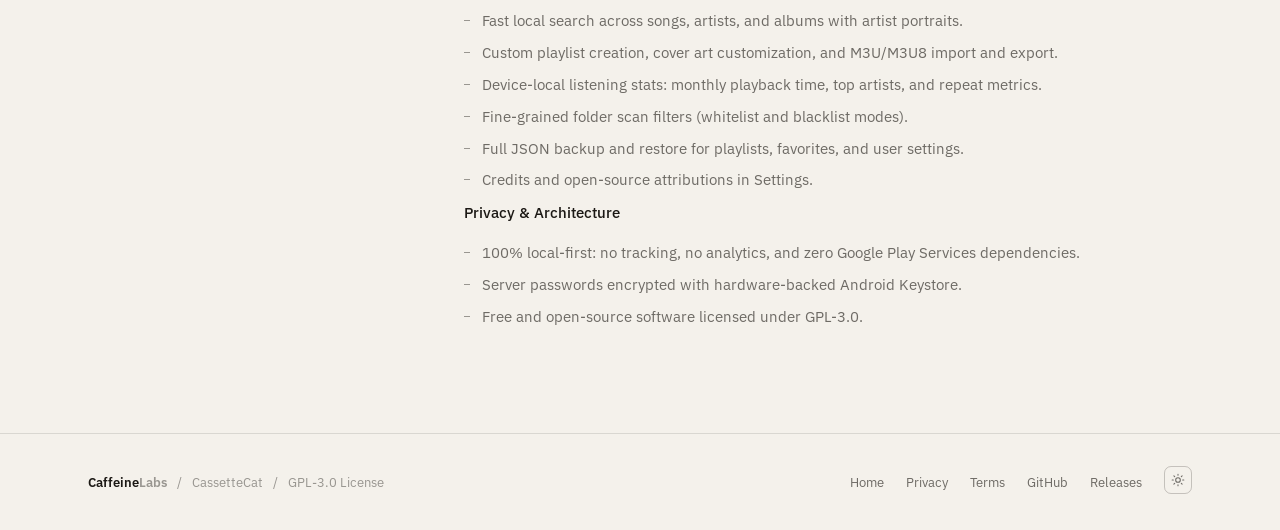
==== commit 695c6aeb: "Release v1.6.1" ====
--- a/changelog/index.html
+++ b/changelog/index.html
@@ -57,7 +57,7 @@
         <div class="doc-head-meta">
           <span><b>App</b> CassetteCat</span>
           <span class="sep">·</span>
-          <span><b>Latest</b> v1.3.1</span>
+          <span><b>Latest</b> v1.6.1</span>
           <span class="sep">·</span>
           <span><b>Source</b> <a href="https://github.com/samyyy2311/CassetteCat/blob/main/CHANGELOG.md" target="_blank" rel="noopener">CHANGELOG.md</a></span>
         </div>
@@ -66,19 +66,161 @@
       <aside class="doc-toc">
         <h4>Versions</h4>
         <ol>
-          <li><a href="#v1-3-1"><span class="toc-num">01</span>v1.3.1</a></li>
-          <li><a href="#v1-3-0"><span class="toc-num">02</span>v1.3.0</a></li>
-          <li><a href="#v1-2-0"><span class="toc-num">03</span>v1.2.0</a></li>
-          <li><a href="#v1-1-0"><span class="toc-num">04</span>v1.1.0</a></li>
-          <li><a href="#v1-0-0"><span class="toc-num">05</span>v1.0.0</a></li>
+          <li><a href="#v1-6-1"><span class="toc-num">01</span>v1.6.1</a></li>
+          <li><a href="#v1-6-0"><span class="toc-num">02</span>v1.6.0</a></li>
+          <li><a href="#v1-5-0"><span class="toc-num">03</span>v1.5.0</a></li>
+          <li><a href="#v1-4-5"><span class="toc-num">04</span>v1.4.5</a></li>
+          <li><a href="#v1-4-1"><span class="toc-num">05</span>v1.4.1</a></li>
+          <li><a href="#v1-4-0"><span class="toc-num">06</span>v1.4.0</a></li>
+          <li><a href="#v1-3-1"><span class="toc-num">07</span>v1.3.1</a></li>
+          <li><a href="#v1-3-0"><span class="toc-num">08</span>v1.3.0</a></li>
+          <li><a href="#v1-2-0"><span class="toc-num">09</span>v1.2.0</a></li>
+          <li><a href="#v1-1-0"><span class="toc-num">10</span>v1.1.0</a></li>
+          <li><a href="#v1-0-0"><span class="toc-num">11</span>v1.0.0</a></li>
         </ol>
       </aside>
 
       <div class="doc-body">
         <p class="doc-lede">All notable changes to CassetteCat are documented here, in the same order as <a href="https://github.com/samyyy2311/CassetteCat/blob/main/CHANGELOG.md" target="_blank" rel="noopener">CHANGELOG.md</a> in the repository.</p>
 
+        <section id="v1-6-1">
+          <h2><span class="sec-num">01.</span>v1.6.1 - Performance &amp; Reliability</h2>
+          <p><strong>Performance</strong></p>
+          <ul>
+            <li>Reduced memory usage and smoother scrolling across the library and Now Playing screens.</li>
+            <li>Lower memory usage from the equalizer's audio effects.</li>
+          </ul>
+          <p><strong>Fixes</strong></p>
+          <ul>
+            <li>Fixed Playlist Suggestions occasionally splitting one genre into separate suggestions when songs were tagged with different capitalization (e.g. &quot;Rock&quot; vs &quot;ROCK&quot;).</li>
+          </ul>
+        </section>
+
+        <section id="v1-6-0">
+          <h2><span class="sec-num">02.</span>v1.6.0 - Drive Mode, Wave to Skip &amp; Reliability Fixes</h2>
+          <p><strong>Playback</strong></p>
+          <ul>
+            <li><strong>Drive Mode</strong>: a stripped, high-contrast full-screen playback view with large touch targets, launches automatically when connected to a car's Bluetooth audio.</li>
+            <li><strong>Wave to Skip</strong>: wave your hand over the top of your phone to skip to the next track.</li>
+            <li><strong>Audio Quality Badge</strong>: Now Playing shows a Lossless/Hi-Res badge with format, bit depth, and sample rate details.</li>
+            <li>Fixed playback sometimes stopping early instead of continuing to the next queued song, and next/previous sometimes not following the queue order.</li>
+            <li>Shuffle now re-randomizes the upcoming queue every time it's turned on, and restores the original order when turned off.</li>
+            <li>Fixed the seek bar visually snapping back after a manual seek; dragging it now feels more responsive.</li>
+            <li>Fixed a flip-to-pause edge case leaving the shake and wave-to-skip sensors active while paused.</li>
+            <li>Rewritten shake-to-skip detection with fewer false triggers from being in a pocket or bag.</li>
+          </ul>
+          <p><strong>Library &amp; Lyrics</strong></p>
+          <ul>
+            <li><strong>Custom Lyrics Editor</strong>: write and save your own lyrics for a song from Now Playing, and optionally contribute them to LRCLIB.</li>
+            <li>Smart Playlists support mutually-exclusive rule groups.</li>
+            <li>Higher-quality album art fetching, with cleaner matching for remastered/deluxe edition releases.</li>
+          </ul>
+          <p><strong>Customization</strong></p>
+          <ul>
+            <li>Fonts are now fully bundled offline: added VT323 and Monocraft, no longer depends on Google Play Services for downloadable fonts.</li>
+          </ul>
+          <p><strong>Fixes</strong></p>
+          <ul>
+            <li>Fixed Equalizer Reset silently re-enabling a disabled equalizer, leaving a stale calibration label, and not appearing for preamp-only adjustments.</li>
+            <li>Fixed radio search occasionally showing results for the wrong country after quickly switching filters.</li>
+            <li>Radio Browser being fully unreachable now shows a clear retry option instead of an endless &quot;Loading stations&hellip;&quot;.</li>
+            <li>Custom radio stations now require a valid stream URL before saving.</li>
+            <li>Fixed a connection error being shown as a raw technical message when a server URL was entered without &quot;https://&quot;.</li>
+            <li>Fixed nearby Listening Room discovery continuing to run in the background after leaving the sheet.</li>
+            <li>Reduced memory usage from playlist cover images.</li>
+          </ul>
+        </section>
+
+        <section id="v1-5-0">
+          <h2><span class="sec-num">03.</span>v1.5.0 - Gestures, Smart Playlists &amp; Custom Fonts</h2>
+          <p><strong>Playback</strong></p>
+          <ul>
+            <li><strong>Shake to Skip</strong>: Shake your phone to skip to the next track, with adjustable sensitivity.</li>
+            <li><strong>Flip to Pause</strong>: Flip your phone face-down to pause, flip it back up to resume.</li>
+            <li>Mini player swipe-to-skip can now be turned off in Settings.</li>
+          </ul>
+          <p><strong>Library</strong></p>
+          <ul>
+            <li><strong>Smart Playlists</strong>: Auto-populated playlists built from rules like Recently Added, Favorites Only, song length, or decade, instead of a manually curated song list.</li>
+            <li><strong>Edit Song Tags</strong>: Override a local song's title, artist, album, or release year from Now Playing, without touching the file on disk.</li>
+            <li>Recent searches are now remembered and quickly reselectable.</li>
+          </ul>
+          <p><strong>Lyrics</strong></p>
+          <ul>
+            <li><strong>Manual Lyrics Search</strong>: Search LRCLIB directly and pick a specific match when the automatic lookup finds the wrong song.</li>
+          </ul>
+          <p><strong>Customization</strong></p>
+          <ul>
+            <li><strong>Choose Your Font</strong>: Pick from Space Grotesk, IBM Plex Sans, Outfit, Inter, Plus Jakarta Sans, or Silkscreen for the UI, with a separate font choice for lyrics.</li>
+            <li><strong>Now Playing Backdrop Style</strong>: Choose between AMOLED Pure Black, Ambient Glow, or Liquid Gradient.</li>
+          </ul>
+        </section>
+
+        <section id="v1-4-5">
+          <h2><span class="sec-num">04.</span>v1.4.5 - Fixes &amp; Reliability</h2>
+          <p><strong>Fixes</strong></p>
+          <ul>
+            <li>Fixed shuffle sometimes duplicating songs already in the queue.</li>
+            <li>Fixed &quot;Add to Queue&quot; behaving identically to &quot;Play Next&quot; instead of appending to the end of the queue.</li>
+            <li>Fixed the back button collapsing the whole Now Playing sheet instead of returning to the Player view from Lyrics/Queue.</li>
+            <li>Fixed equalizer presets sometimes applying the wrong preset on devices with an unnamed preset slot.</li>
+            <li>Fixed a brief &quot;Connecting&hellip;&quot; flash when changing local tracks.</li>
+            <li>Fixed a potential resource leak from rapidly tapping &quot;Find Nearby Rooms&quot; in Listening Room.</li>
+            <li>Fixed the playback notification's icon.</li>
+          </ul>
+          <p><strong>Performance</strong></p>
+          <ul>
+            <li>Smoother scrolling through long song lists and search results.</li>
+            <li>Faster equalizer preset loading.</li>
+          </ul>
+        </section>
+
+        <section id="v1-4-1">
+          <h2><span class="sec-num">05.</span>v1.4.1 - Shortcuts &amp; Playback Polish</h2>
+          <p><strong>Playback</strong></p>
+          <ul>
+            <li>Save the current queue as a playlist and start an Instant Mix from Now Playing.</li>
+            <li>See the connected Bluetooth audio device and jump directly to Bluetooth settings.</li>
+          </ul>
+          <p><strong>Library &amp; Streaming</strong></p>
+          <ul>
+            <li>Refine library views with clearer sorting and filtering controls.</li>
+            <li>See Subsonic and Jellyfin library status, song counts, and refresh failures in Settings.</li>
+          </ul>
+          <p><strong>Launcher</strong></p>
+          <ul>
+            <li>Added shortcuts for Shuffle All, Play Favorites, and Radio Favorites with distinct icons.</li>
+          </ul>
+        </section>
+
+        <section id="v1-4-0">
+          <h2><span class="sec-num">06.</span>v1.4.0 - Jellyfin Quick Connect &amp; Playback Fixes</h2>
+          <p><strong>Streaming</strong></p>
+          <ul>
+            <li><strong>Jellyfin Quick Connect</strong>: Sign in without typing a password by approving a code from an already-signed-in client.</li>
+            <li>Fixed Jellyfin and Subsonic libraries sometimes failing to load songs.</li>
+          </ul>
+          <p><strong>Playback</strong></p>
+          <ul>
+            <li>Fixed a brief pause when skipping to the next track.</li>
+            <li>Fixed Autoplay replaying the song that just ended before moving to the next pick, and fixed manually pressing Next at the end of the queue not triggering Autoplay.</li>
+            <li><strong>Volume Limit (Ear Protection)</strong>: optional hard cap on maximum output level, independent of system volume.</li>
+            <li>External media button presses (e.g. from a swipe-to-skip widget) now reach the app even when it isn't in the foreground.</li>
+          </ul>
+          <p><strong>Display</strong></p>
+          <ul>
+            <li>Now Playing screen supports landscape orientation.</li>
+            <li>Fixed the app restarting itself on screen rotation.</li>
+            <li>Fixed the bottom navigation bar and Now Playing controls being covered on phones with a taller system navigation bar.</li>
+          </ul>
+          <p><strong>Fixes</strong></p>
+          <ul>
+            <li>Fixed a crash on launch affecting devices running Android 13 and below.</li>
+          </ul>
+        </section>
+
         <section id="v1-3-1">
-          <h2><span class="sec-num">01.</span>v1.3.1 - Performance &amp; Reliability</h2>
+          <h2><span class="sec-num">07.</span>v1.3.1 - Performance &amp; Reliability</h2>
           <p><strong>Performance</strong></p>
           <ul>
             <li>Smoother transitions between songs during playback.</li>
@@ -92,7 +234,7 @@
         </section>
 
         <section id="v1-3-0">
-          <h2><span class="sec-num">02.</span>v1.3.0 - Internet Radio &amp; Onboarding Fixes</h2>
+          <h2><span class="sec-num">08.</span>v1.3.0 - Internet Radio &amp; Onboarding Fixes</h2>
           <p><strong>Radio</strong></p>
           <ul>
             <li><strong>Internet Radio</strong>: Search and browse tens of thousands of live stations from Radio Browser by name, tag, or country. Favorite stations sync to Android Auto, which also gets a dedicated Radio browse tree and voice search support.</li>
@@ -109,7 +251,7 @@
         </section>
 
         <section id="v1-2-0">
-          <h2><span class="sec-num">03.</span>v1.2.0 - Android Auto &amp; Real Hotspot Pairing</h2>
+          <h2><span class="sec-num">09.</span>v1.2.0 - Android Auto &amp; Real Hotspot Pairing</h2>
           <p><strong>Companion Hardware</strong></p>
           <ul>
             <li><strong>Real SoftAP Auto-Connect</strong>: On Android 13+, pairing to the player's direct hotspot now associates automatically via <code>WifiNetworkSpecifier</code> instead of assuming the user already switched Wi-Fi networks manually. Older devices keep the existing connect-then-scan flow.</li>
@@ -128,7 +270,7 @@
         </section>
 
         <section id="v1-1-0">
-          <h2><span class="sec-num">04.</span>v1.1.0 - Share Cards &amp; UI Polish</h2>
+          <h2><span class="sec-num">10.</span>v1.1.0 - Share Cards &amp; UI Polish</h2>
           <p><strong>Share &amp; Social</strong></p>
           <ul>
             <li><strong>1:1 Share Card Export</strong>: Exported posters for both Song and Lyrics cards now render identically to the in-app preview card.</li>
@@ -146,7 +288,7 @@
         </section>
 
         <section id="v1-0-0">
-          <h2><span class="sec-num">05.</span>v1.0.0 - Initial Release</h2>
+          <h2><span class="sec-num">11.</span>v1.0.0 - Initial Release</h2>
           <p><strong>Audio &amp; Playback</strong></p>
           <ul>
             <li>High-fidelity audio engine built on AndroidX Media3 (ExoPlayer).</li>
--- a/assets/style.css
+++ b/assets/style.css
@@ -212,7 +212,37 @@
 .cc-bento > .wide { grid-column: span 2; }
 .cc-hero-grid { display: grid; grid-template-columns: minmax(0, 1fr) 380px; gap: 48px; align-items: start; }
 .cc-badges { display: flex; gap: 10px; flex-wrap: wrap; }
+.cc-discovery-badges { display: flex; gap: 12px; flex-wrap: wrap; margin-top: 24px; }
+.cc-alternativeto-badge {
+  width: 250px; height: 54px; padding: 0 14px;
+  display: inline-flex; align-items: center; gap: 12px;
+  color: #fff; background: #1f1f1f; border: 1px solid #3a3a3a; border-radius: 10px;
+}
+.cc-alternativeto-badge:hover { color: #fff; border-color: #666; }
+.cc-alternativeto-logo { width: 30px; height: 30px; flex-shrink: 0; }
+.cc-alternativeto-badge span:last-child { display: flex; flex-direction: column; line-height: 1.15; text-align: left; }
+.cc-alternativeto-badge small { font: 500 9px var(--font-mono); letter-spacing: 0.08em; color: #aaa; }
+.cc-alternativeto-badge strong { font-size: 17px; font-weight: 600; }
 .cc-tabs { display: flex; gap: 8px; flex-wrap: wrap; }
+.cc-phone-frame {
+  padding: 6px !important;
+  background: linear-gradient(145deg, #3a3a3a, #0d0d0d 18%, #050505 82%, #292929) !important;
+  border: 1px solid rgba(255, 255, 255, 0.3) !important;
+}
+.cc-phone-frame::before,
+.cc-phone-frame::after {
+  content: '';
+  position: absolute;
+  right: -4px;
+  width: 3px;
+  background: #151515;
+  border: 1px solid rgba(255, 255, 255, 0.08);
+  border-left: 0;
+  border-radius: 0 3px 3px 0;
+}
+.cc-phone-frame::before { top: 22%; height: 32px; }
+.cc-phone-frame::after { top: 31%; height: 54px; }
+.cc-phone-screen { border: 1px solid rgba(255, 255, 255, 0.08); }
 
 .app-tab {
   height: 38px; padding: 0 18px; border-radius: 8px;
@@ -253,6 +283,7 @@
   .cc-nav-links { display: none; }
   .cc-hero-actions { justify-content: center; }
   .cc-badges { justify-content: center; }
+  .cc-discovery-badges { justify-content: center; }
   .cc-credits-grid { grid-template-columns: repeat(2, minmax(0, 1fr)) !important; }
 }
 @media (max-width: 560px) {
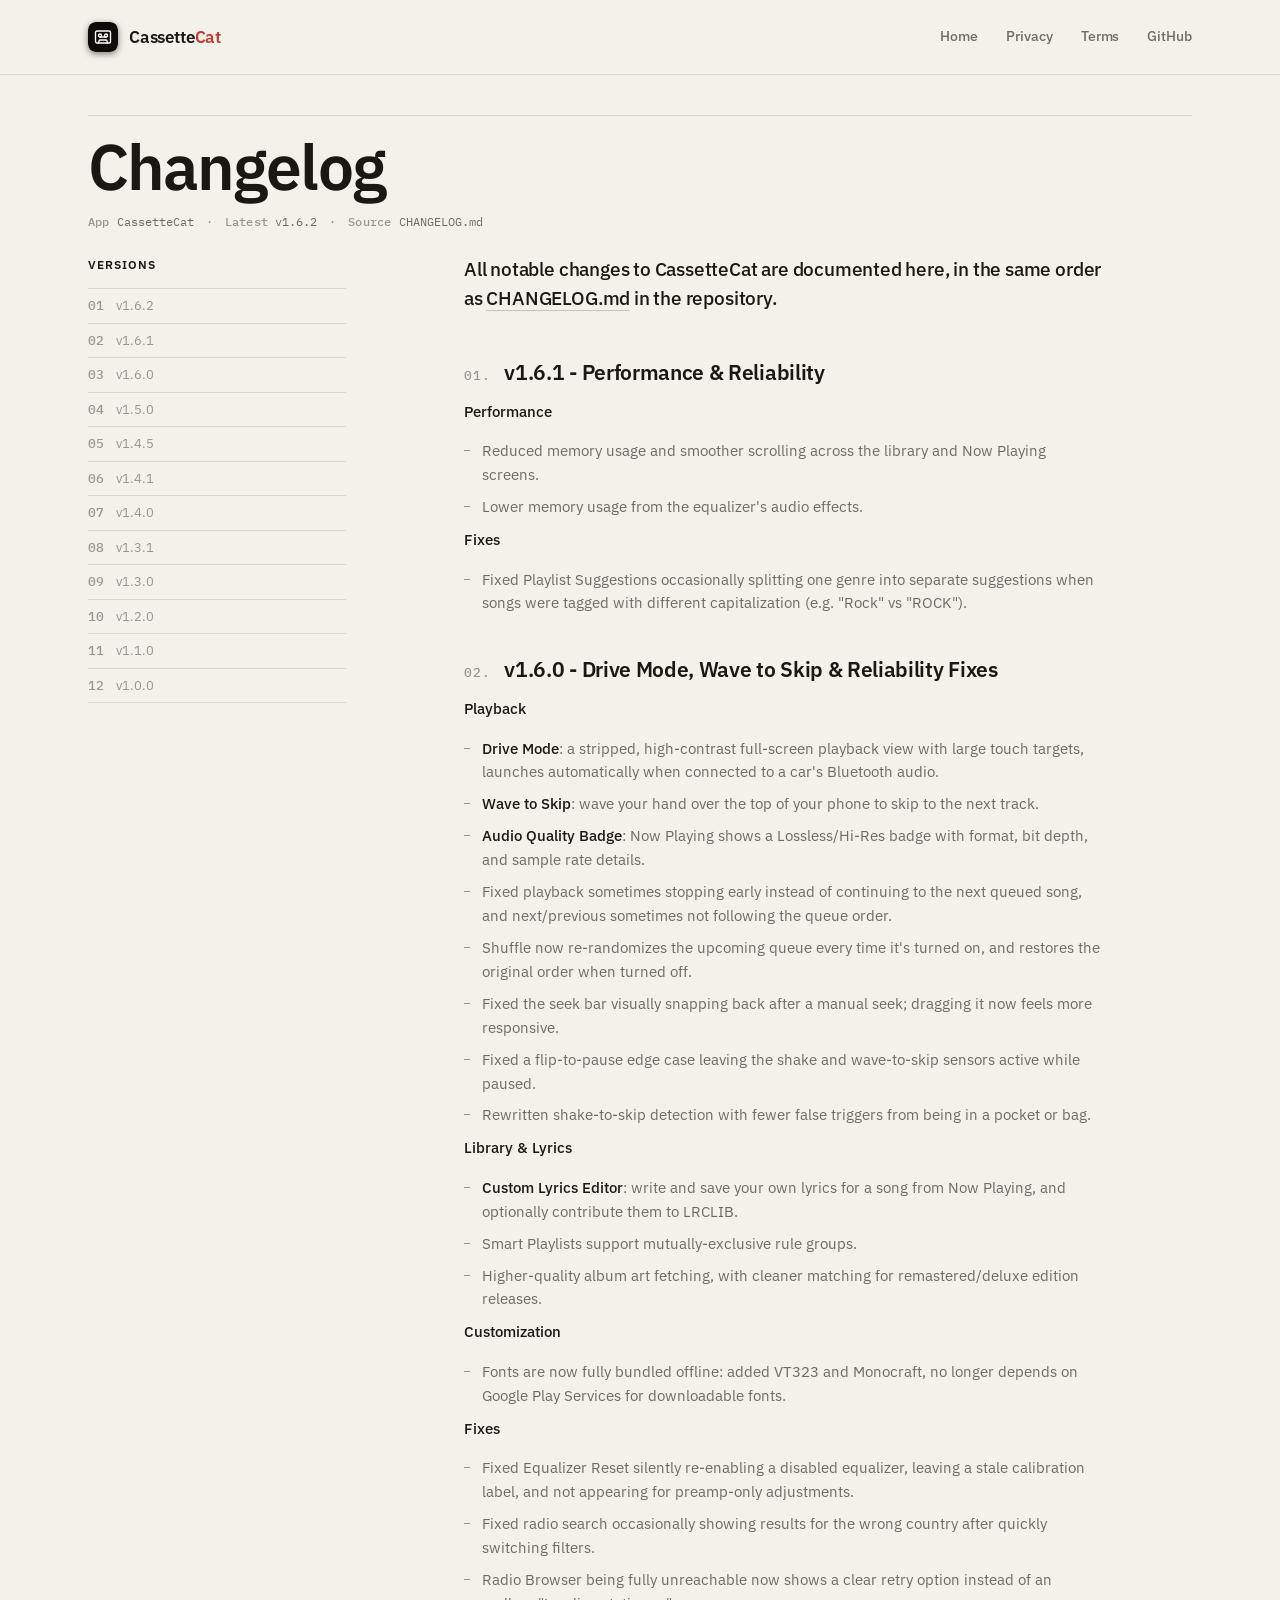
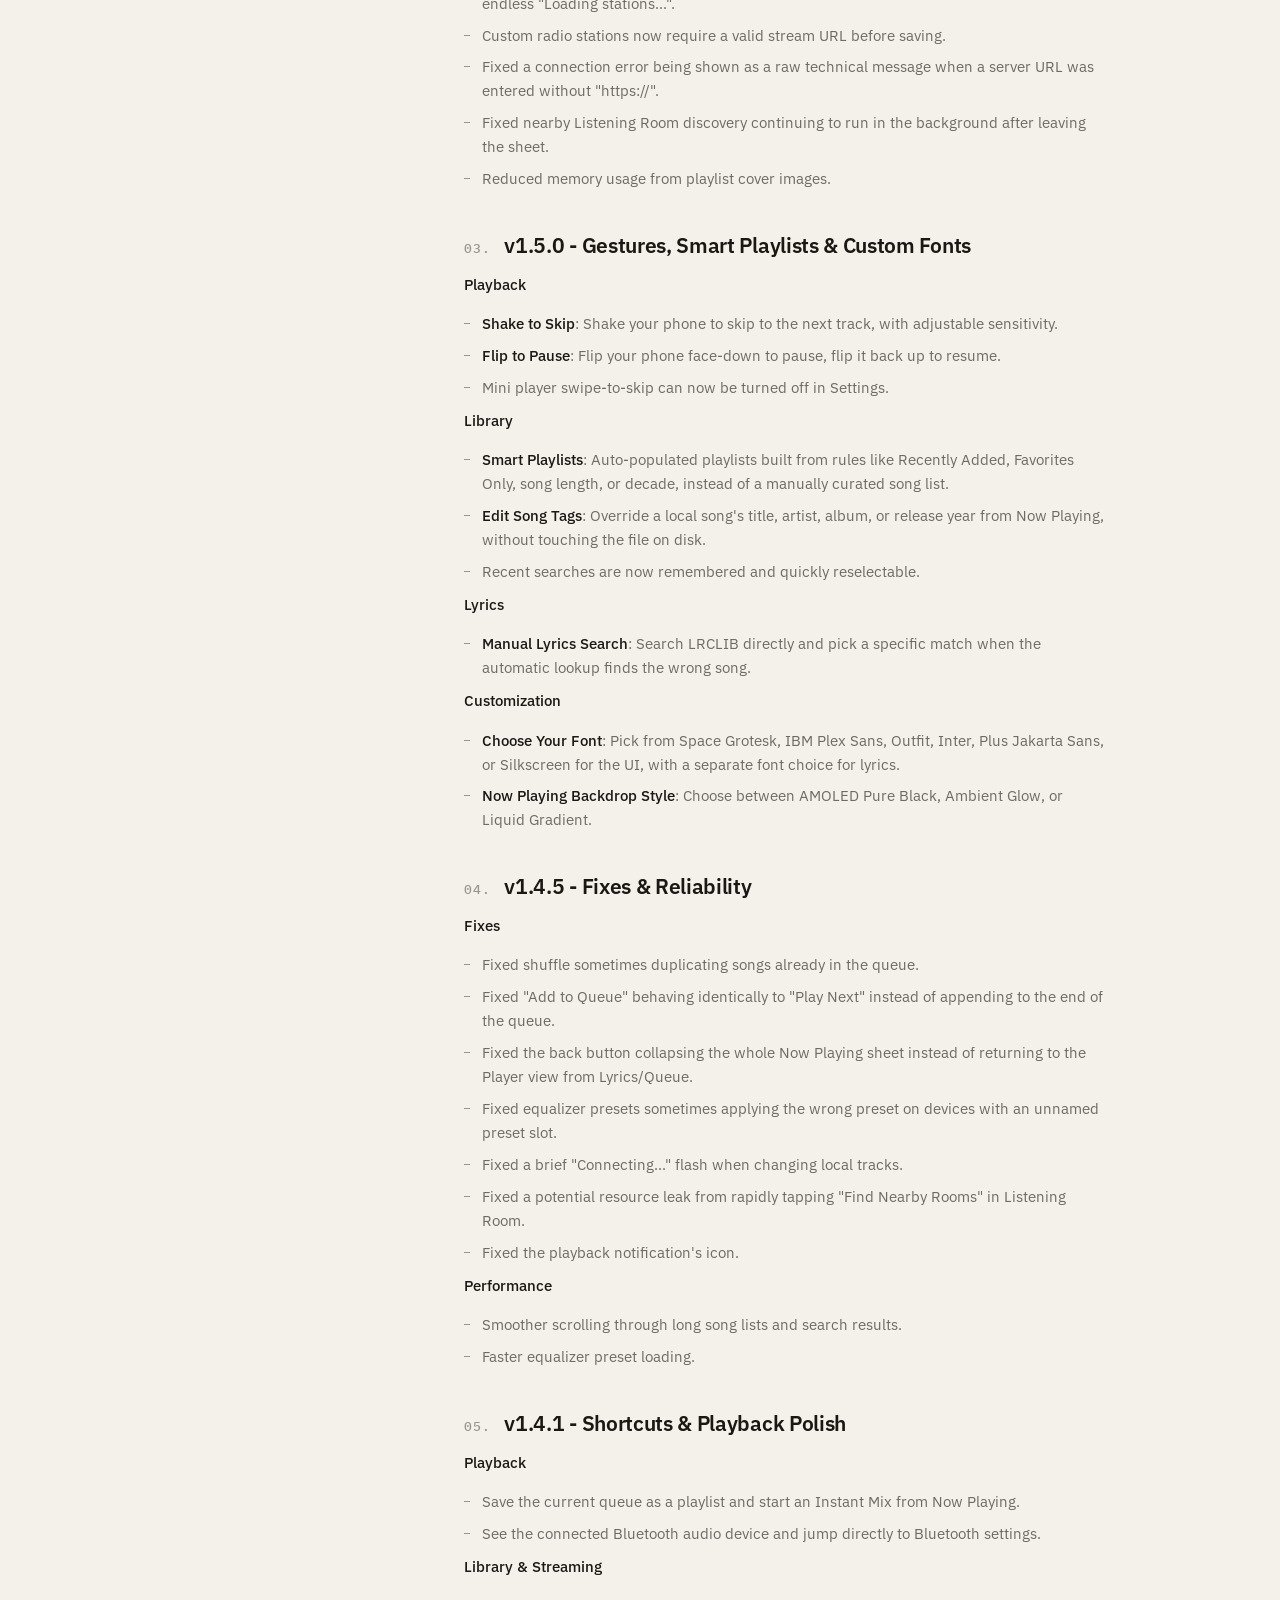
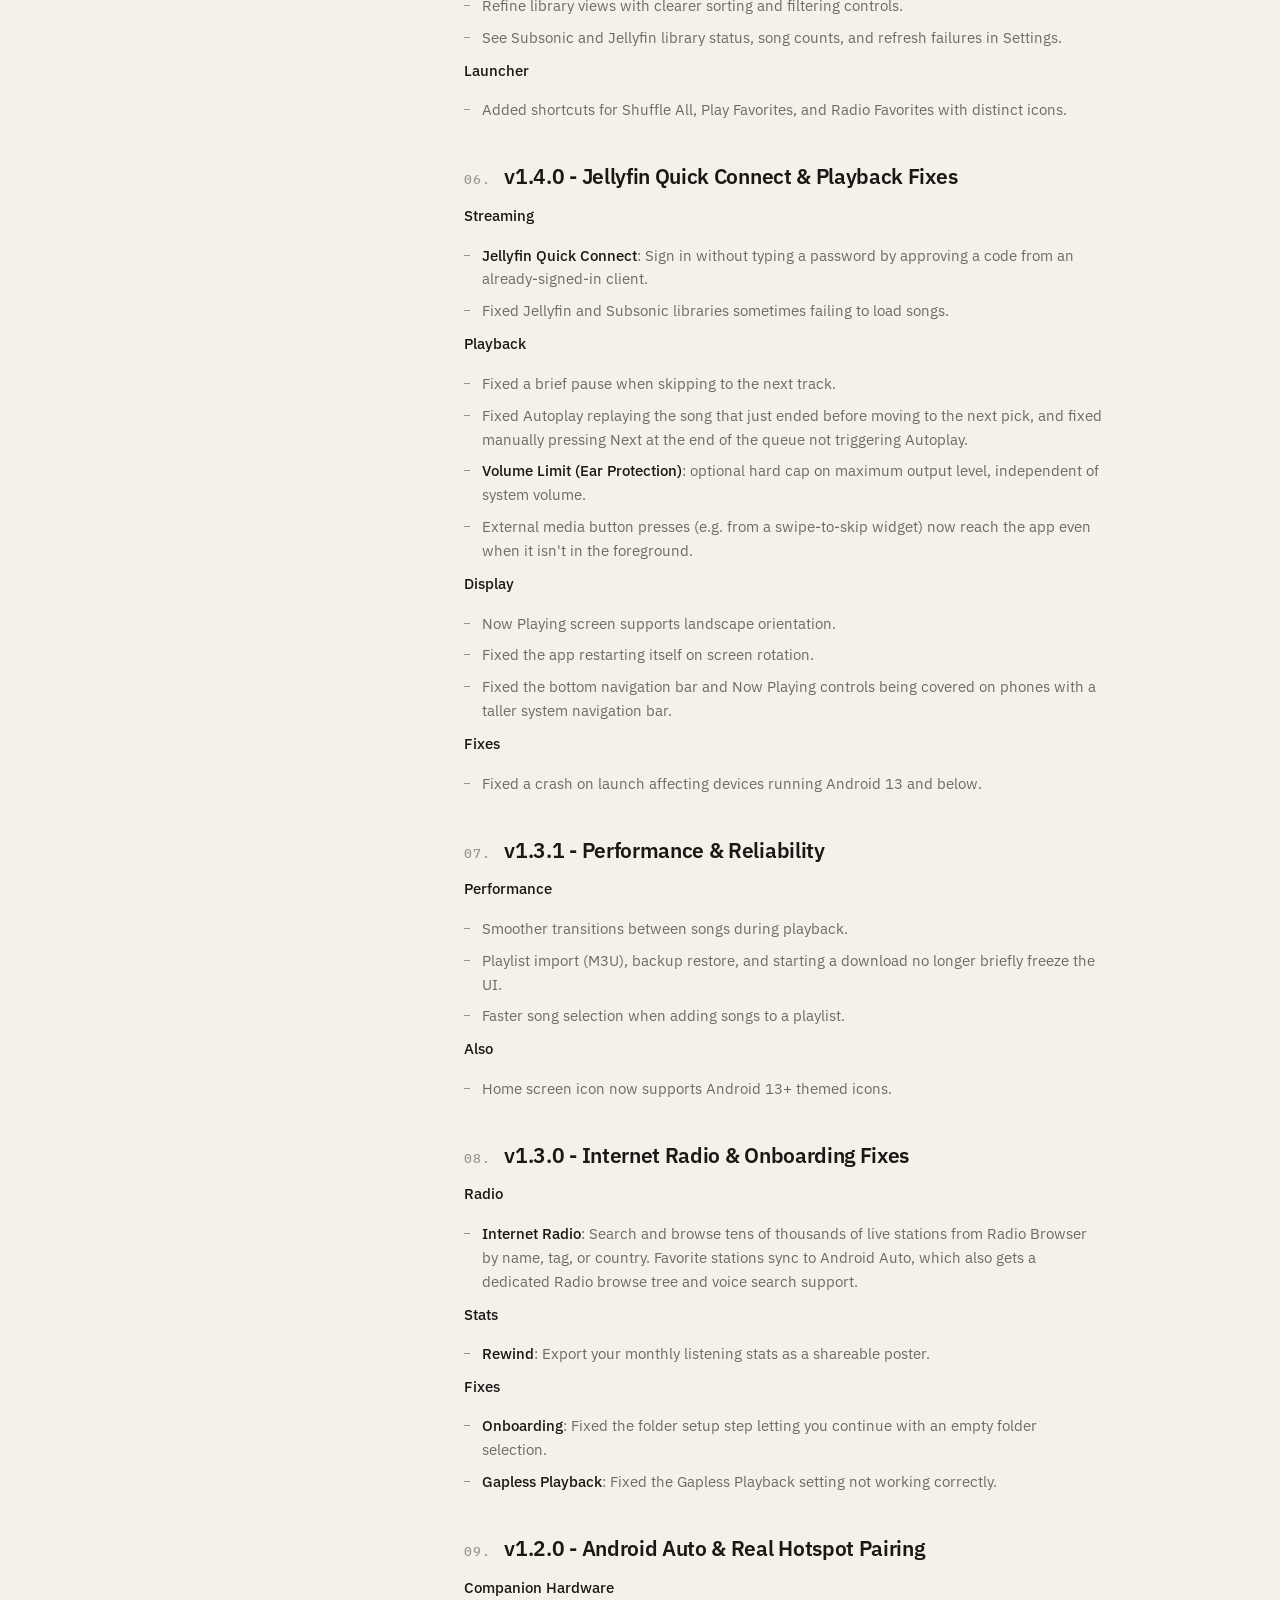
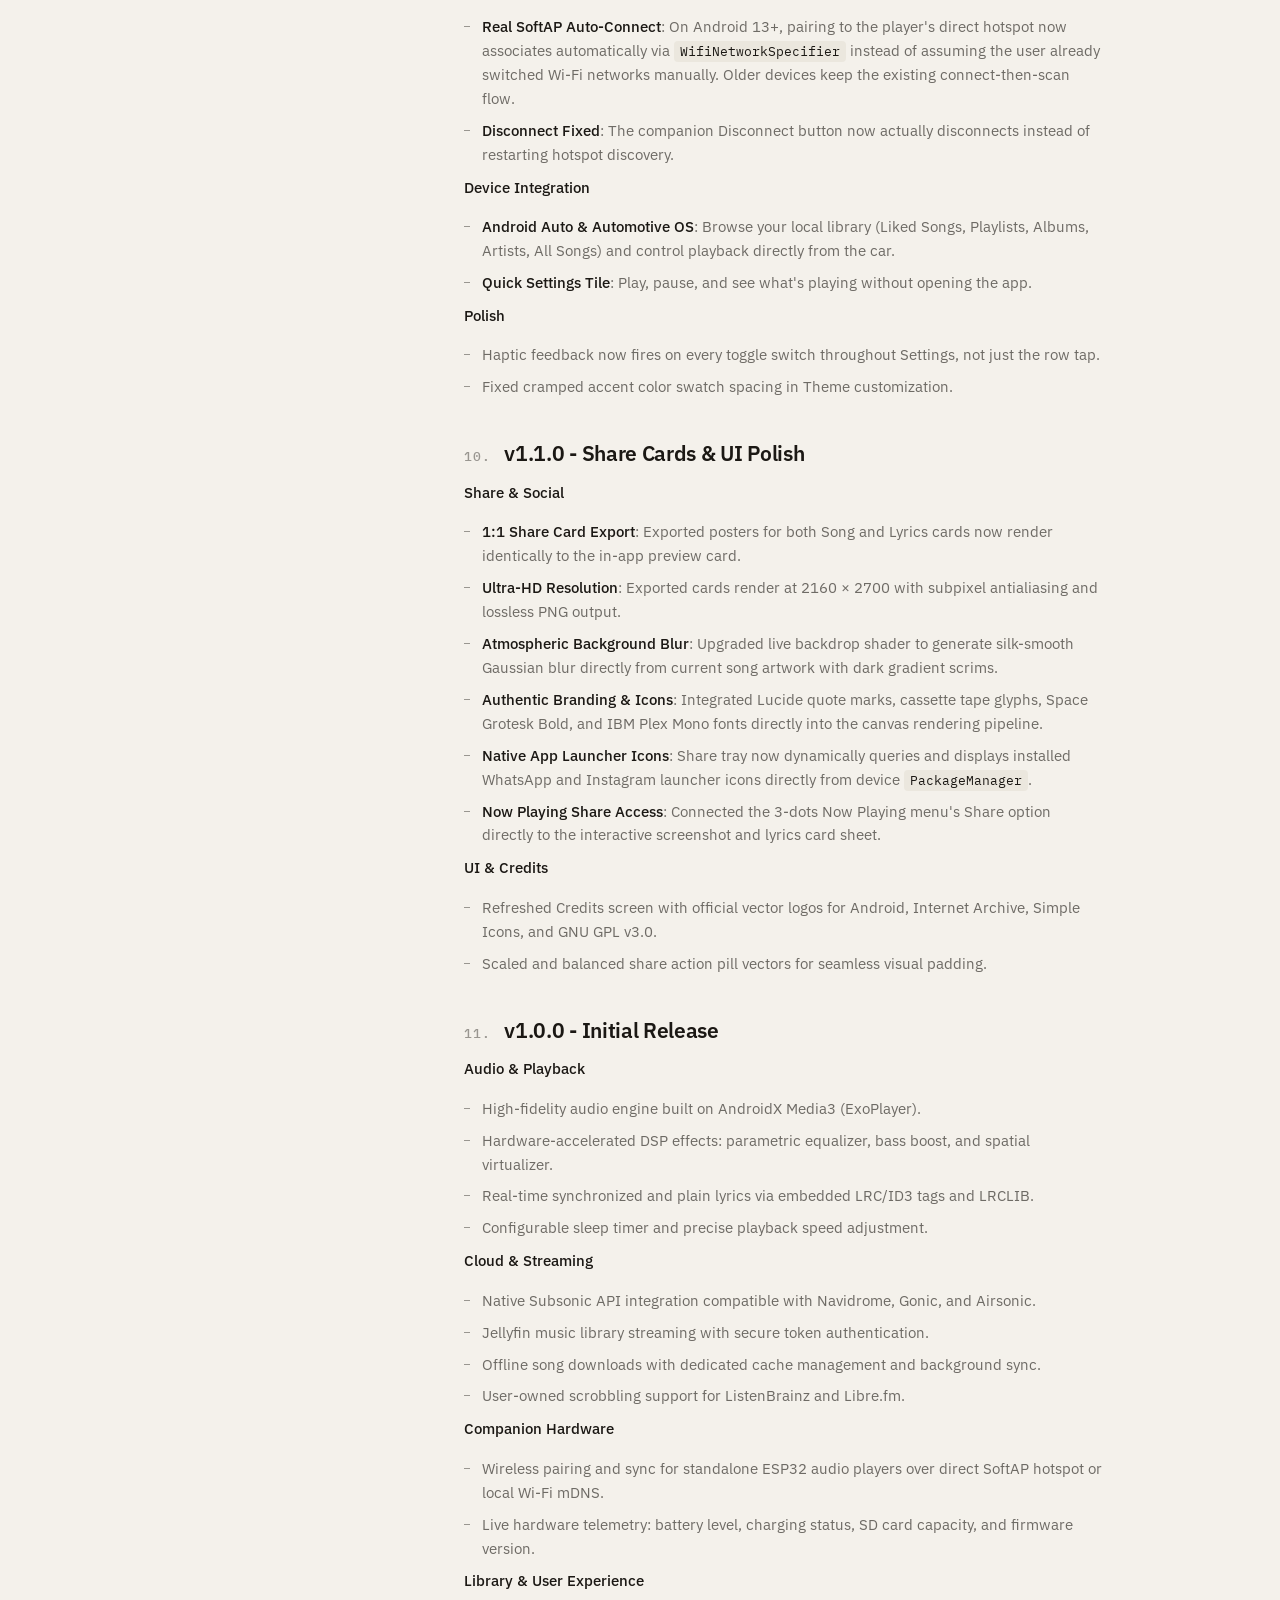
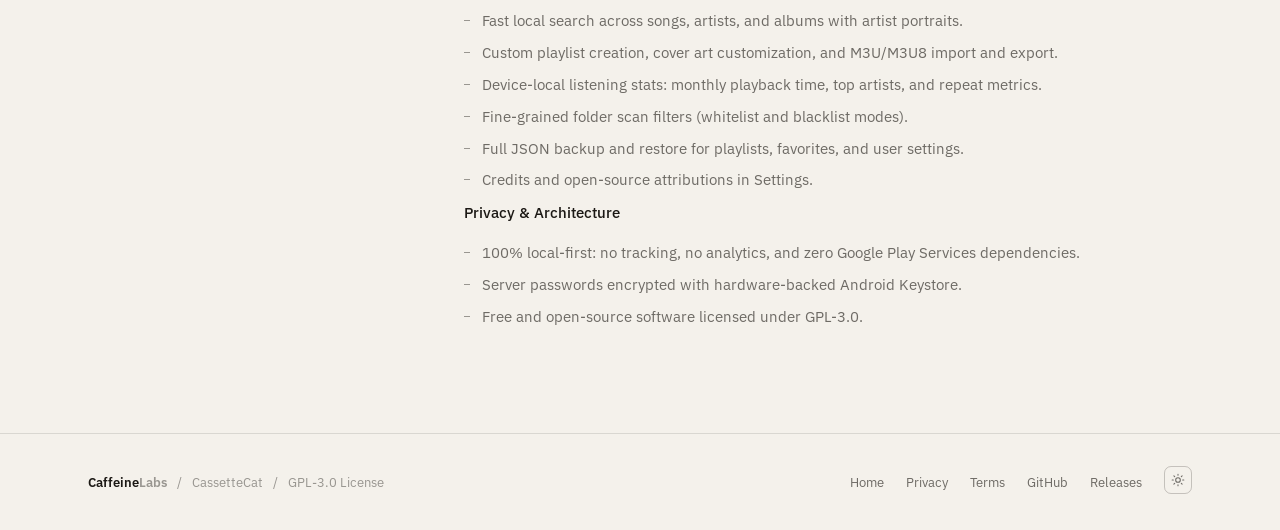
==== commit 482703c2: "Release 1.6.3" ====
--- a/changelog/index.html
+++ b/changelog/index.html
@@ -57,7 +57,7 @@
         <div class="doc-head-meta">
           <span><b>App</b> CassetteCat</span>
           <span class="sep">·</span>
-          <span><b>Latest</b> v1.6.1</span>
+          <span><b>Latest</b> v1.6.2</span>
           <span class="sep">·</span>
           <span><b>Source</b> <a href="https://github.com/samyyy2311/CassetteCat/blob/main/CHANGELOG.md" target="_blank" rel="noopener">CHANGELOG.md</a></span>
         </div>
@@ -66,17 +66,18 @@
       <aside class="doc-toc">
         <h4>Versions</h4>
         <ol>
-          <li><a href="#v1-6-1"><span class="toc-num">01</span>v1.6.1</a></li>
-          <li><a href="#v1-6-0"><span class="toc-num">02</span>v1.6.0</a></li>
-          <li><a href="#v1-5-0"><span class="toc-num">03</span>v1.5.0</a></li>
-          <li><a href="#v1-4-5"><span class="toc-num">04</span>v1.4.5</a></li>
-          <li><a href="#v1-4-1"><span class="toc-num">05</span>v1.4.1</a></li>
-          <li><a href="#v1-4-0"><span class="toc-num">06</span>v1.4.0</a></li>
-          <li><a href="#v1-3-1"><span class="toc-num">07</span>v1.3.1</a></li>
-          <li><a href="#v1-3-0"><span class="toc-num">08</span>v1.3.0</a></li>
-          <li><a href="#v1-2-0"><span class="toc-num">09</span>v1.2.0</a></li>
-          <li><a href="#v1-1-0"><span class="toc-num">10</span>v1.1.0</a></li>
-          <li><a href="#v1-0-0"><span class="toc-num">11</span>v1.0.0</a></li>
+          <li><a href="#v1-6-2"><span class="toc-num">01</span>v1.6.2</a></li>
+          <li><a href="#v1-6-1"><span class="toc-num">02</span>v1.6.1</a></li>
+          <li><a href="#v1-6-0"><span class="toc-num">03</span>v1.6.0</a></li>
+          <li><a href="#v1-5-0"><span class="toc-num">04</span>v1.5.0</a></li>
+          <li><a href="#v1-4-5"><span class="toc-num">05</span>v1.4.5</a></li>
+          <li><a href="#v1-4-1"><span class="toc-num">06</span>v1.4.1</a></li>
+          <li><a href="#v1-4-0"><span class="toc-num">07</span>v1.4.0</a></li>
+          <li><a href="#v1-3-1"><span class="toc-num">08</span>v1.3.1</a></li>
+          <li><a href="#v1-3-0"><span class="toc-num">09</span>v1.3.0</a></li>
+          <li><a href="#v1-2-0"><span class="toc-num">10</span>v1.2.0</a></li>
+          <li><a href="#v1-1-0"><span class="toc-num">11</span>v1.1.0</a></li>
+          <li><a href="#v1-0-0"><span class="toc-num">12</span>v1.0.0</a></li>
         </ol>
       </aside>
 
--- a/assets/style.css
+++ b/assets/style.css
@@ -223,6 +223,14 @@
 .cc-alternativeto-badge span:last-child { display: flex; flex-direction: column; line-height: 1.15; text-align: left; }
 .cc-alternativeto-badge small { font: 500 9px var(--font-mono); letter-spacing: 0.08em; color: #aaa; }
 .cc-alternativeto-badge strong { font-size: 17px; font-weight: 600; }
+.badge {
+  display: inline-flex; align-items: center;
+  text-decoration: none; height: 56px; border-radius: 9px;
+  transition: opacity .2s; flex-shrink: 0;
+}
+.badge:hover { opacity: .8; }
+.badge-play { padding: 0; background: transparent; border: none; height: auto; width: auto; }
+.badge-play img { display: block; height: 83px; width: auto; }
 .cc-tabs { display: flex; gap: 8px; flex-wrap: wrap; }
 .cc-phone-frame {
   padding: 6px !important;
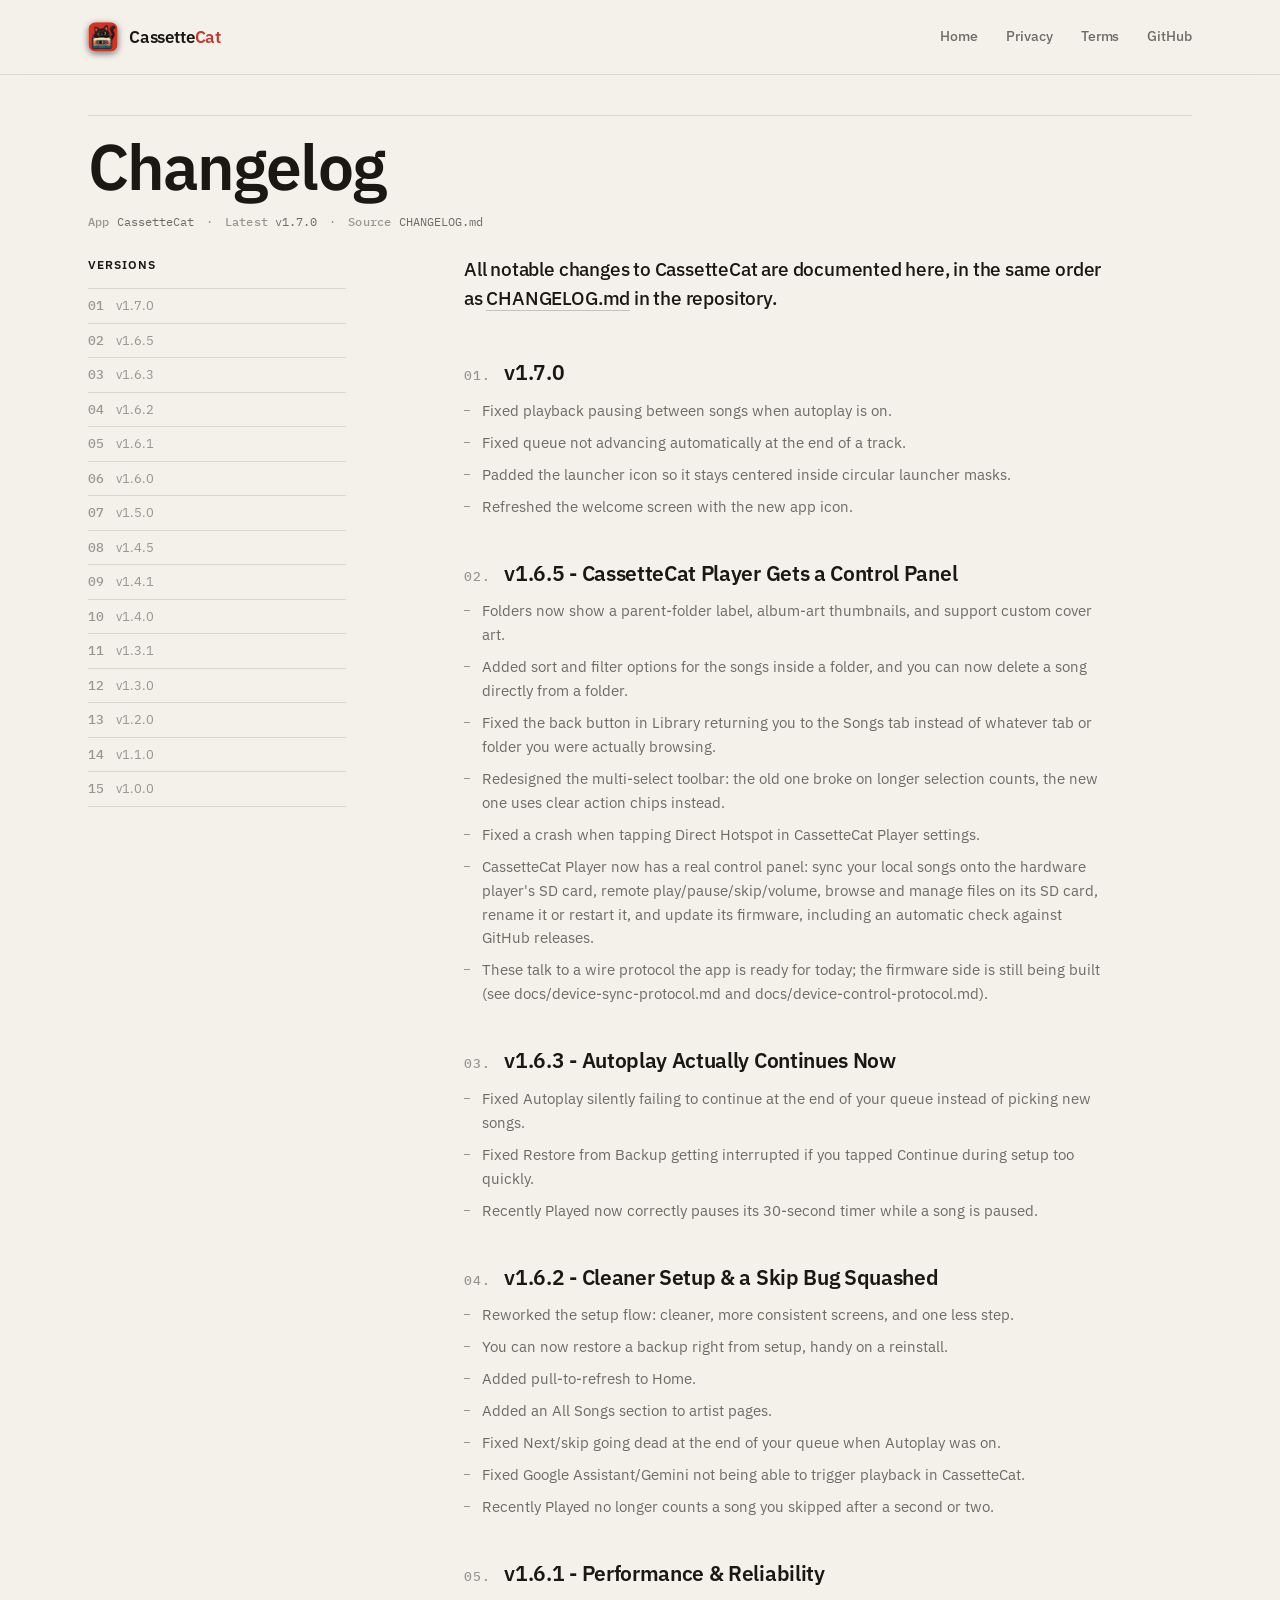
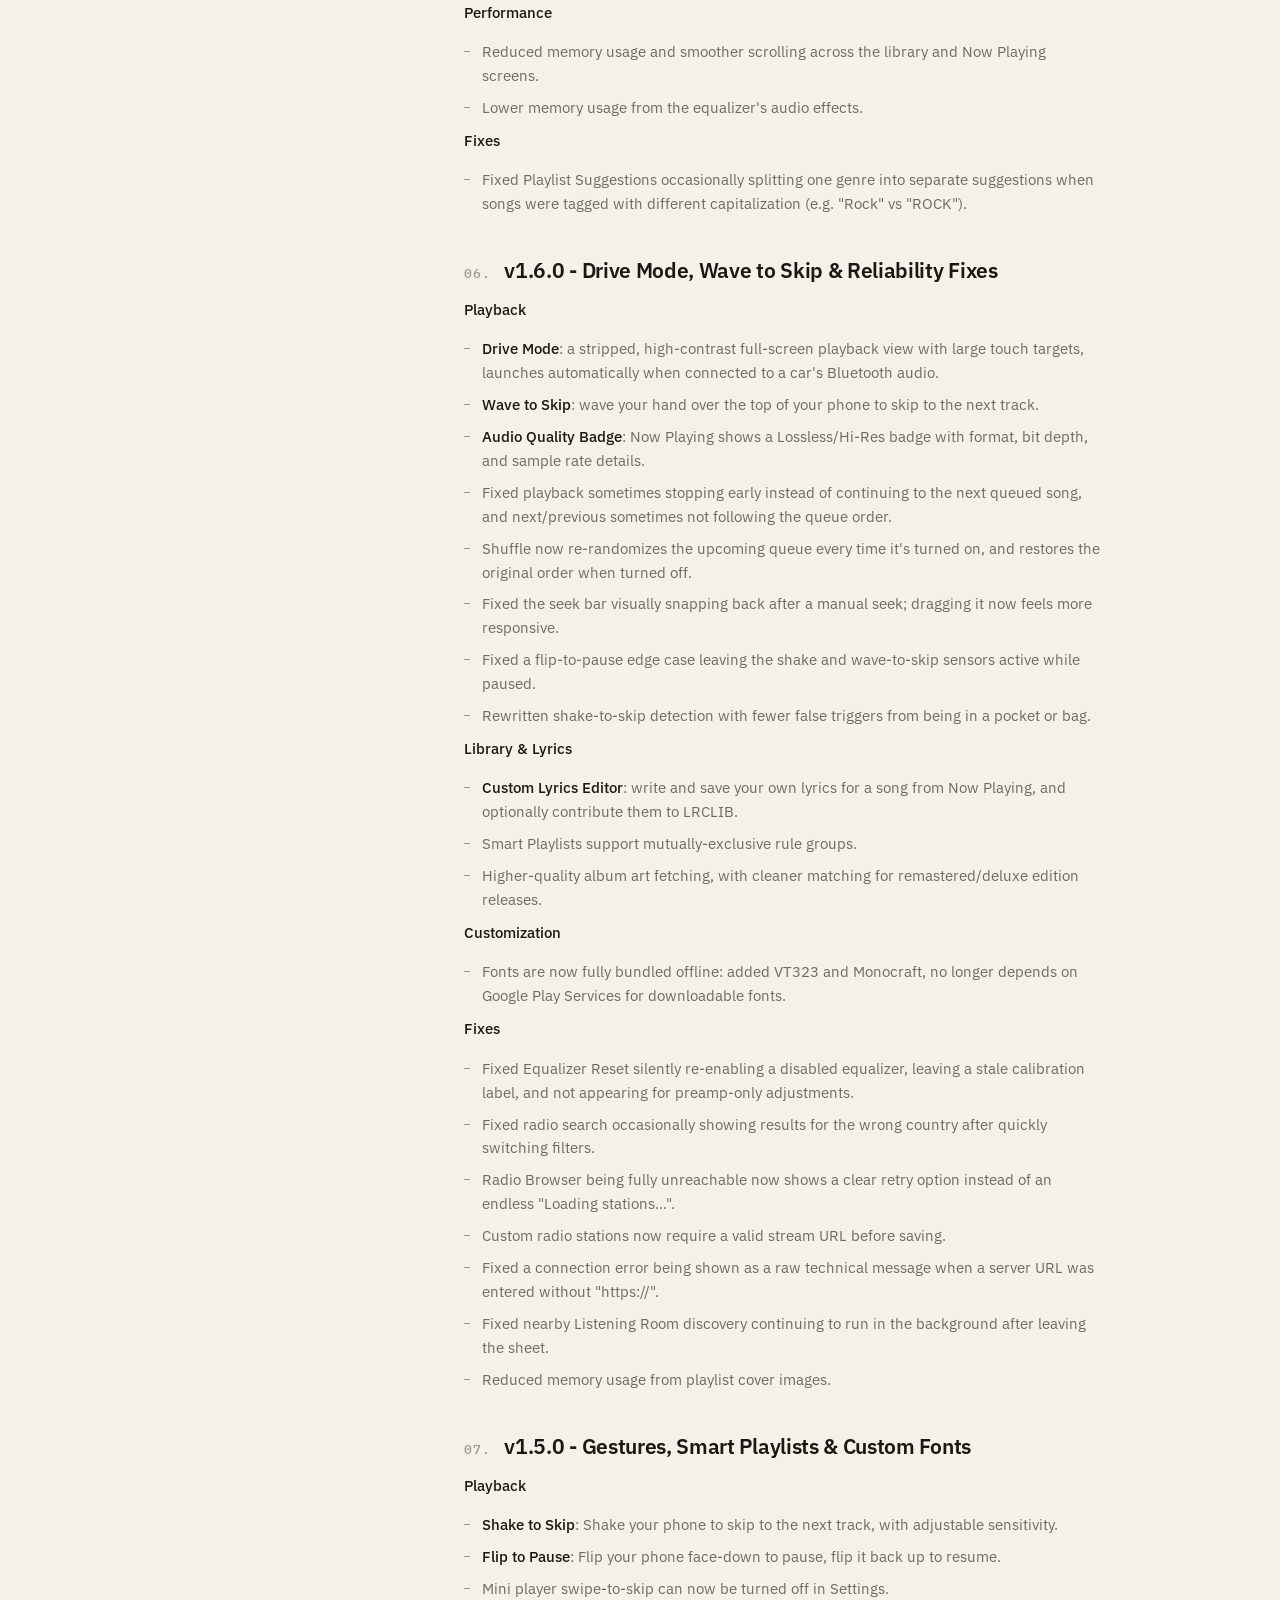
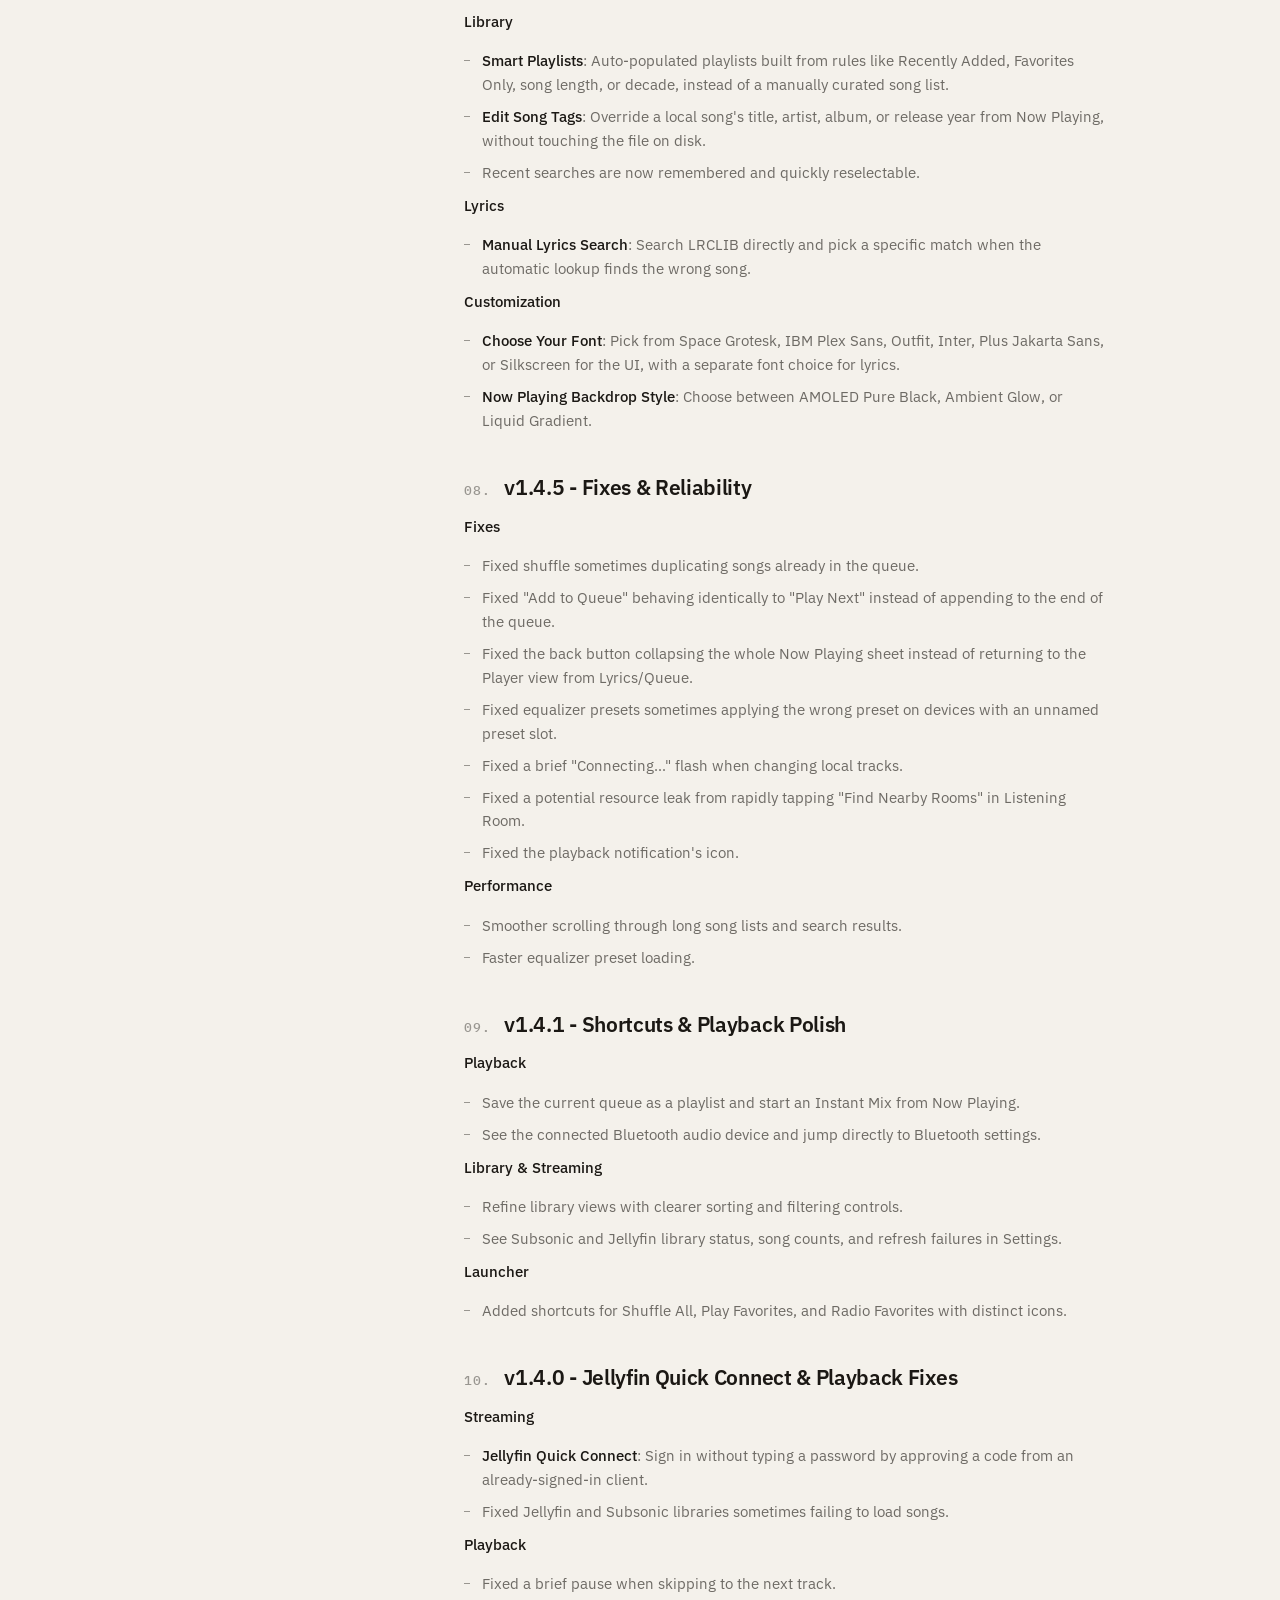
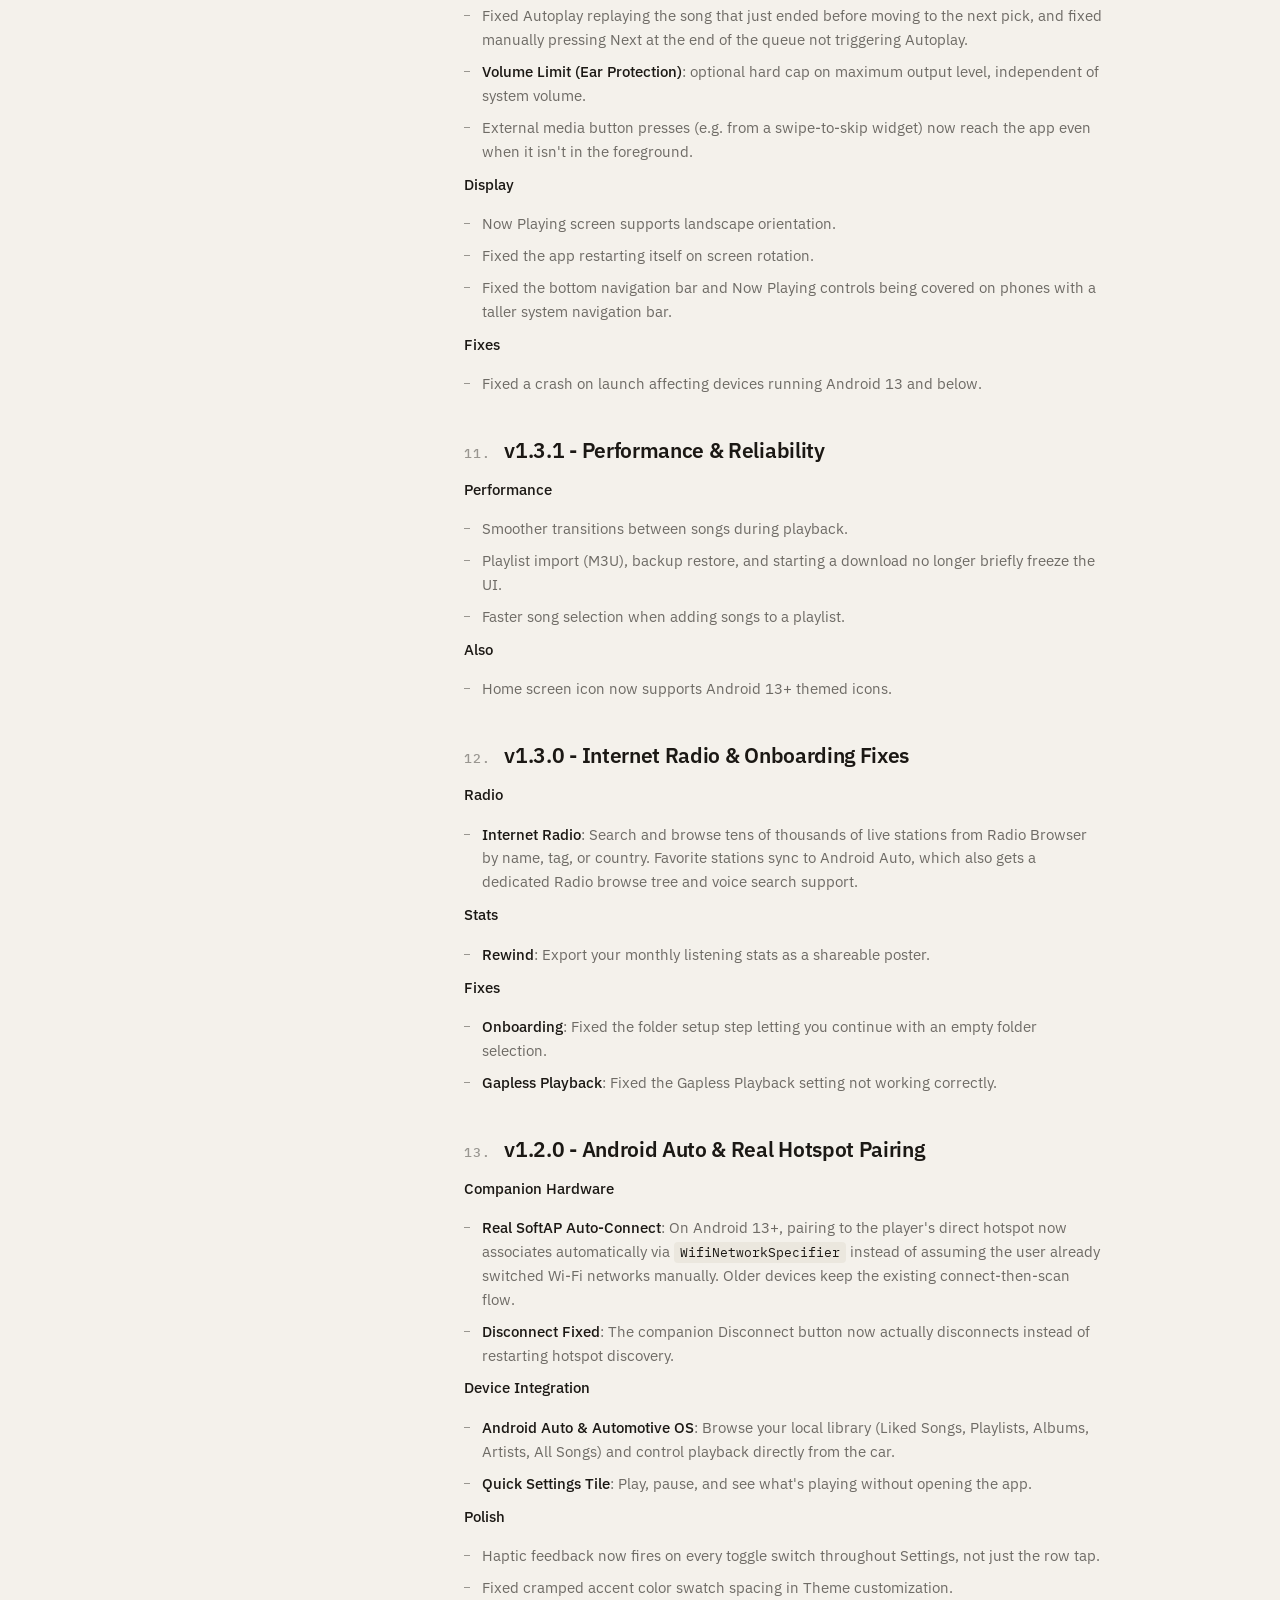
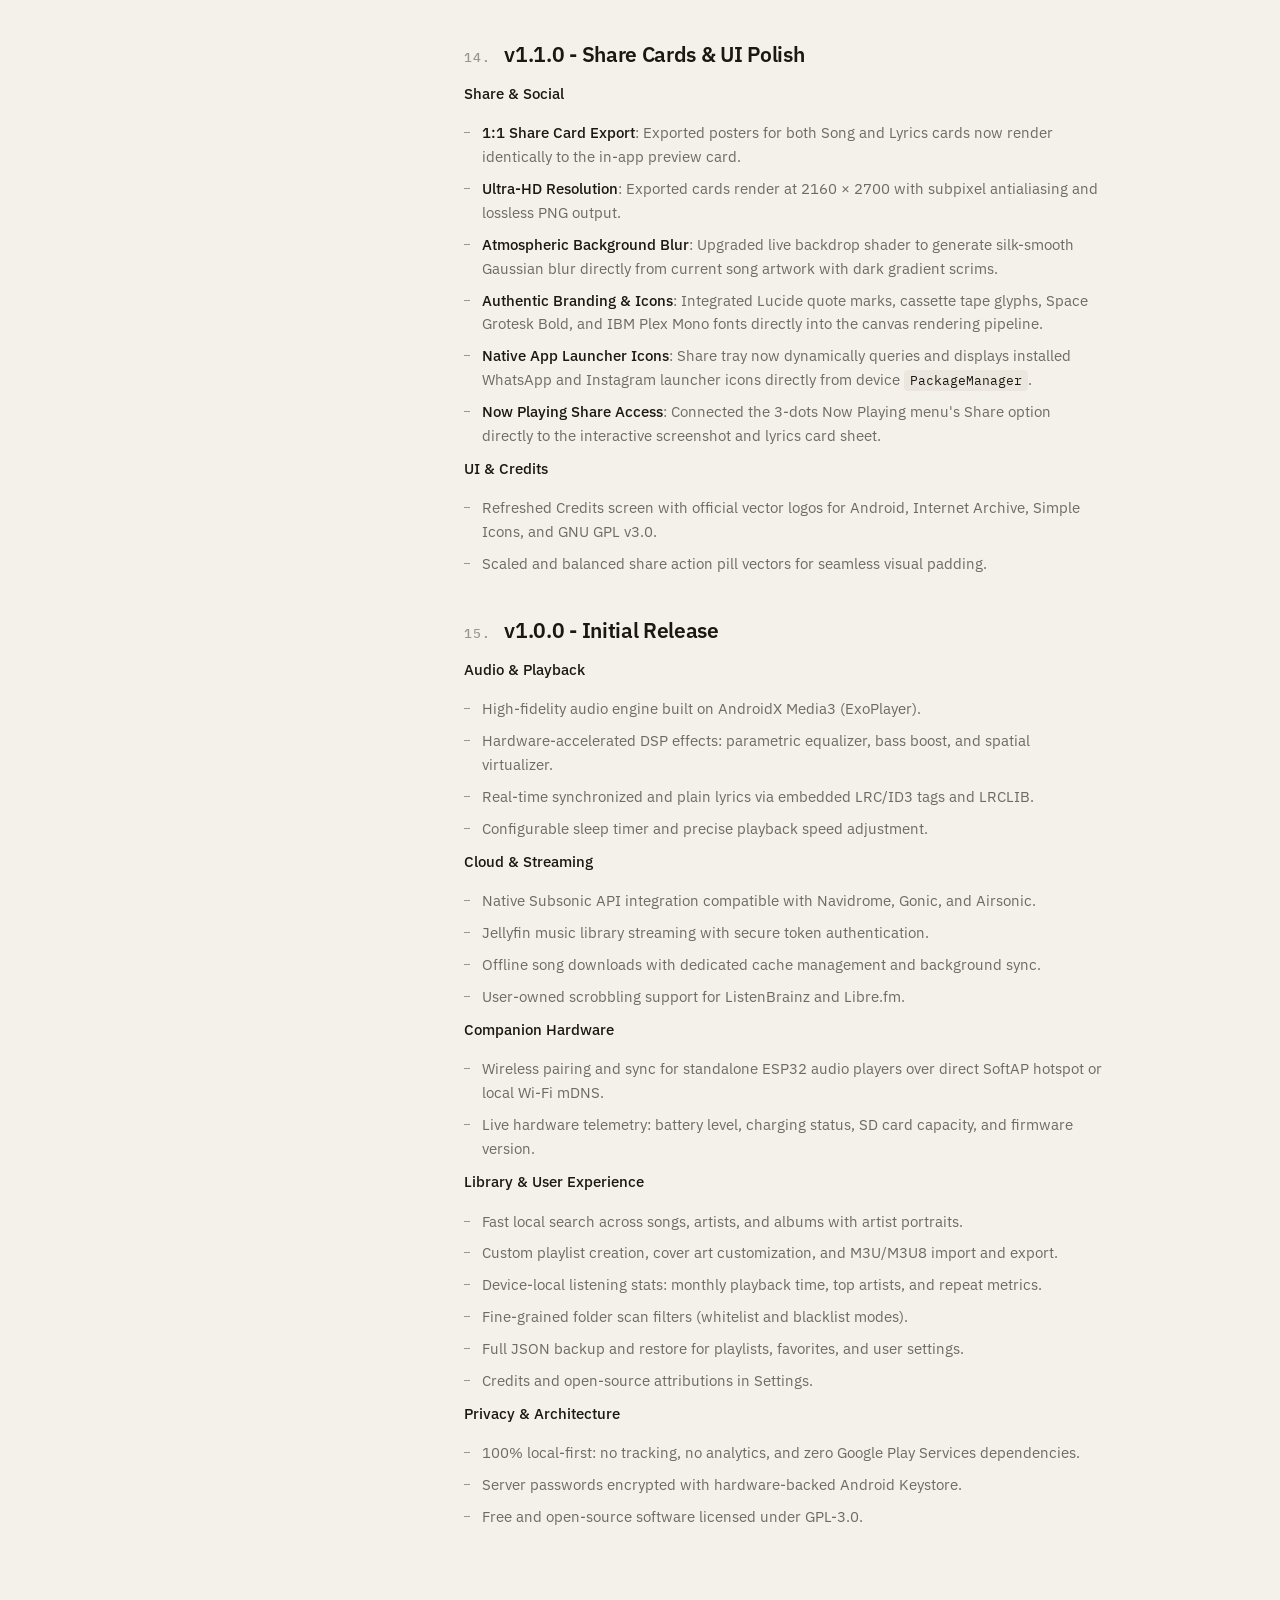
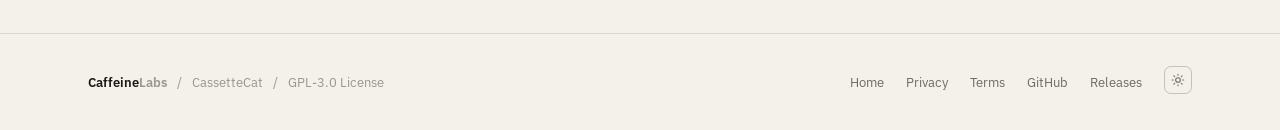
==== commit cbdcde75: "Auto-generate website changelog from CHANGELOG.md" ====
--- a/changelog/index.html
+++ b/changelog/index.html
@@ -1,4 +1,4 @@
-<!DOCTYPE html>
+﻿<!DOCTYPE html>
 <html lang="en">
 
 <head>
@@ -35,7 +35,7 @@
       <div class="mast">
         <div class="mast-left">
           <a href="/" class="brand">
-            <img src="/assets/logo.svg" alt="" class="brand-mark" width="30" height="30">
+            <img src="/assets/play_store_icon_512.png" alt="" class="brand-mark" width="30" height="30">
             <span class="brand-word">Cassette<span class="accent">Cat</span></span>
           </a>
         </div>
@@ -57,7 +57,7 @@
         <div class="doc-head-meta">
           <span><b>App</b> CassetteCat</span>
           <span class="sep">·</span>
-          <span><b>Latest</b> v1.6.2</span>
+          <span><b>Latest</b> v1.7.0</span>
           <span class="sep">·</span>
           <span><b>Source</b> <a href="https://github.com/samyyy2311/CassetteCat/blob/main/CHANGELOG.md" target="_blank" rel="noopener">CHANGELOG.md</a></span>
         </div>
@@ -66,30 +66,81 @@
       <aside class="doc-toc">
         <h4>Versions</h4>
         <ol>
-          <li><a href="#v1-6-2"><span class="toc-num">01</span>v1.6.2</a></li>
-          <li><a href="#v1-6-1"><span class="toc-num">02</span>v1.6.1</a></li>
-          <li><a href="#v1-6-0"><span class="toc-num">03</span>v1.6.0</a></li>
-          <li><a href="#v1-5-0"><span class="toc-num">04</span>v1.5.0</a></li>
-          <li><a href="#v1-4-5"><span class="toc-num">05</span>v1.4.5</a></li>
-          <li><a href="#v1-4-1"><span class="toc-num">06</span>v1.4.1</a></li>
-          <li><a href="#v1-4-0"><span class="toc-num">07</span>v1.4.0</a></li>
-          <li><a href="#v1-3-1"><span class="toc-num">08</span>v1.3.1</a></li>
-          <li><a href="#v1-3-0"><span class="toc-num">09</span>v1.3.0</a></li>
-          <li><a href="#v1-2-0"><span class="toc-num">10</span>v1.2.0</a></li>
-          <li><a href="#v1-1-0"><span class="toc-num">11</span>v1.1.0</a></li>
-          <li><a href="#v1-0-0"><span class="toc-num">12</span>v1.0.0</a></li>
+          <li><a href="#v1-7-0"><span class="toc-num">01</span>v1.7.0</a></li>
+          <li><a href="#v1-6-5"><span class="toc-num">02</span>v1.6.5</a></li>
+          <li><a href="#v1-6-3"><span class="toc-num">03</span>v1.6.3</a></li>
+          <li><a href="#v1-6-2"><span class="toc-num">04</span>v1.6.2</a></li>
+          <li><a href="#v1-6-1"><span class="toc-num">05</span>v1.6.1</a></li>
+          <li><a href="#v1-6-0"><span class="toc-num">06</span>v1.6.0</a></li>
+          <li><a href="#v1-5-0"><span class="toc-num">07</span>v1.5.0</a></li>
+          <li><a href="#v1-4-5"><span class="toc-num">08</span>v1.4.5</a></li>
+          <li><a href="#v1-4-1"><span class="toc-num">09</span>v1.4.1</a></li>
+          <li><a href="#v1-4-0"><span class="toc-num">10</span>v1.4.0</a></li>
+          <li><a href="#v1-3-1"><span class="toc-num">11</span>v1.3.1</a></li>
+          <li><a href="#v1-3-0"><span class="toc-num">12</span>v1.3.0</a></li>
+          <li><a href="#v1-2-0"><span class="toc-num">13</span>v1.2.0</a></li>
+          <li><a href="#v1-1-0"><span class="toc-num">14</span>v1.1.0</a></li>
+          <li><a href="#v1-0-0"><span class="toc-num">15</span>v1.0.0</a></li>
         </ol>
       </aside>
 
       <div class="doc-body">
         <p class="doc-lede">All notable changes to CassetteCat are documented here, in the same order as <a href="https://github.com/samyyy2311/CassetteCat/blob/main/CHANGELOG.md" target="_blank" rel="noopener">CHANGELOG.md</a> in the repository.</p>
 
+        
+        
+        
+        <section id="v1-7-0">
+          <h2><span class="sec-num">01.</span>v1.7.0</h2>
+          <ul>
+            <li>Fixed playback pausing between songs when autoplay is on.</li>
+            <li>Fixed queue not advancing automatically at the end of a track.</li>
+            <li>Padded the launcher icon so it stays centered inside circular launcher masks.</li>
+            <li>Refreshed the welcome screen with the new app icon.</li>
+          </ul>
+        </section>
+
+        <section id="v1-6-5">
+          <h2><span class="sec-num">02.</span>v1.6.5 - CassetteCat Player Gets a Control Panel</h2>
+          <ul>
+            <li>Folders now show a parent-folder label, album-art thumbnails, and support custom cover art.</li>
+            <li>Added sort and filter options for the songs inside a folder, and you can now delete a song directly from a folder.</li>
+            <li>Fixed the back button in Library returning you to the Songs tab instead of whatever tab or folder you were actually browsing.</li>
+            <li>Redesigned the multi-select toolbar: the old one broke on longer selection counts, the new one uses clear action chips instead.</li>
+            <li>Fixed a crash when tapping Direct Hotspot in CassetteCat Player settings.</li>
+            <li>CassetteCat Player now has a real control panel: sync your local songs onto the hardware player&#39;s SD card, remote play/pause/skip/volume, browse and manage files on its SD card, rename it or restart it, and update its firmware, including an automatic check against GitHub releases.</li>
+            <li>These talk to a wire protocol the app is ready for today; the firmware side is still being built (see docs/device-sync-protocol.md and docs/device-control-protocol.md).</li>
+          </ul>
+        </section>
+
+        <section id="v1-6-3">
+          <h2><span class="sec-num">03.</span>v1.6.3 - Autoplay Actually Continues Now</h2>
+          <ul>
+            <li>Fixed Autoplay silently failing to continue at the end of your queue instead of picking new songs.</li>
+            <li>Fixed Restore from Backup getting interrupted if you tapped Continue during setup too quickly.</li>
+            <li>Recently Played now correctly pauses its 30-second timer while a song is paused.</li>
+          </ul>
+        </section>
+
+        <section id="v1-6-2">
+          <h2><span class="sec-num">04.</span>v1.6.2 - Cleaner Setup &amp; a Skip Bug Squashed</h2>
+          <ul>
+            <li>Reworked the setup flow: cleaner, more consistent screens, and one less step.</li>
+            <li>You can now restore a backup right from setup, handy on a reinstall.</li>
+            <li>Added pull-to-refresh to Home.</li>
+            <li>Added an All Songs section to artist pages.</li>
+            <li>Fixed Next/skip going dead at the end of your queue when Autoplay was on.</li>
+            <li>Fixed Google Assistant/Gemini not being able to trigger playback in CassetteCat.</li>
+            <li>Recently Played no longer counts a song you skipped after a second or two.</li>
+          </ul>
+        </section>
+
         <section id="v1-6-1">
-          <h2><span class="sec-num">01.</span>v1.6.1 - Performance &amp; Reliability</h2>
+          <h2><span class="sec-num">05.</span>v1.6.1 - Performance &amp; Reliability</h2>
           <p><strong>Performance</strong></p>
           <ul>
             <li>Reduced memory usage and smoother scrolling across the library and Now Playing screens.</li>
-            <li>Lower memory usage from the equalizer's audio effects.</li>
+            <li>Lower memory usage from the equalizer&#39;s audio effects.</li>
           </ul>
           <p><strong>Fixes</strong></p>
           <ul>
@@ -98,14 +149,14 @@
         </section>
 
         <section id="v1-6-0">
-          <h2><span class="sec-num">02.</span>v1.6.0 - Drive Mode, Wave to Skip &amp; Reliability Fixes</h2>
+          <h2><span class="sec-num">06.</span>v1.6.0 - Drive Mode, Wave to Skip &amp; Reliability Fixes</h2>
           <p><strong>Playback</strong></p>
           <ul>
-            <li><strong>Drive Mode</strong>: a stripped, high-contrast full-screen playback view with large touch targets, launches automatically when connected to a car's Bluetooth audio.</li>
+            <li><strong>Drive Mode</strong>: a stripped, high-contrast full-screen playback view with large touch targets, launches automatically when connected to a car&#39;s Bluetooth audio.</li>
             <li><strong>Wave to Skip</strong>: wave your hand over the top of your phone to skip to the next track.</li>
             <li><strong>Audio Quality Badge</strong>: Now Playing shows a Lossless/Hi-Res badge with format, bit depth, and sample rate details.</li>
             <li>Fixed playback sometimes stopping early instead of continuing to the next queued song, and next/previous sometimes not following the queue order.</li>
-            <li>Shuffle now re-randomizes the upcoming queue every time it's turned on, and restores the original order when turned off.</li>
+            <li>Shuffle now re-randomizes the upcoming queue every time it&#39;s turned on, and restores the original order when turned off.</li>
             <li>Fixed the seek bar visually snapping back after a manual seek; dragging it now feels more responsive.</li>
             <li>Fixed a flip-to-pause edge case leaving the shake and wave-to-skip sensors active while paused.</li>
             <li>Rewritten shake-to-skip detection with fewer false triggers from being in a pocket or bag.</li>
@@ -124,7 +175,7 @@
           <ul>
             <li>Fixed Equalizer Reset silently re-enabling a disabled equalizer, leaving a stale calibration label, and not appearing for preamp-only adjustments.</li>
             <li>Fixed radio search occasionally showing results for the wrong country after quickly switching filters.</li>
-            <li>Radio Browser being fully unreachable now shows a clear retry option instead of an endless &quot;Loading stations&hellip;&quot;.</li>
+            <li>Radio Browser being fully unreachable now shows a clear retry option instead of an endless &quot;Loading stations…&quot;.</li>
             <li>Custom radio stations now require a valid stream URL before saving.</li>
             <li>Fixed a connection error being shown as a raw technical message when a server URL was entered without &quot;https://&quot;.</li>
             <li>Fixed nearby Listening Room discovery continuing to run in the background after leaving the sheet.</li>
@@ -133,7 +184,7 @@
         </section>
 
         <section id="v1-5-0">
-          <h2><span class="sec-num">03.</span>v1.5.0 - Gestures, Smart Playlists &amp; Custom Fonts</h2>
+          <h2><span class="sec-num">07.</span>v1.5.0 - Gestures, Smart Playlists &amp; Custom Fonts</h2>
           <p><strong>Playback</strong></p>
           <ul>
             <li><strong>Shake to Skip</strong>: Shake your phone to skip to the next track, with adjustable sensitivity.</li>
@@ -143,7 +194,7 @@
           <p><strong>Library</strong></p>
           <ul>
             <li><strong>Smart Playlists</strong>: Auto-populated playlists built from rules like Recently Added, Favorites Only, song length, or decade, instead of a manually curated song list.</li>
-            <li><strong>Edit Song Tags</strong>: Override a local song's title, artist, album, or release year from Now Playing, without touching the file on disk.</li>
+            <li><strong>Edit Song Tags</strong>: Override a local song&#39;s title, artist, album, or release year from Now Playing, without touching the file on disk.</li>
             <li>Recent searches are now remembered and quickly reselectable.</li>
           </ul>
           <p><strong>Lyrics</strong></p>
@@ -158,16 +209,16 @@
         </section>
 
         <section id="v1-4-5">
-          <h2><span class="sec-num">04.</span>v1.4.5 - Fixes &amp; Reliability</h2>
+          <h2><span class="sec-num">08.</span>v1.4.5 - Fixes &amp; Reliability</h2>
           <p><strong>Fixes</strong></p>
           <ul>
             <li>Fixed shuffle sometimes duplicating songs already in the queue.</li>
             <li>Fixed &quot;Add to Queue&quot; behaving identically to &quot;Play Next&quot; instead of appending to the end of the queue.</li>
             <li>Fixed the back button collapsing the whole Now Playing sheet instead of returning to the Player view from Lyrics/Queue.</li>
             <li>Fixed equalizer presets sometimes applying the wrong preset on devices with an unnamed preset slot.</li>
-            <li>Fixed a brief &quot;Connecting&hellip;&quot; flash when changing local tracks.</li>
+            <li>Fixed a brief &quot;Connecting…&quot; flash when changing local tracks.</li>
             <li>Fixed a potential resource leak from rapidly tapping &quot;Find Nearby Rooms&quot; in Listening Room.</li>
-            <li>Fixed the playback notification's icon.</li>
+            <li>Fixed the playback notification&#39;s icon.</li>
           </ul>
           <p><strong>Performance</strong></p>
           <ul>
@@ -177,7 +228,7 @@
         </section>
 
         <section id="v1-4-1">
-          <h2><span class="sec-num">05.</span>v1.4.1 - Shortcuts &amp; Playback Polish</h2>
+          <h2><span class="sec-num">09.</span>v1.4.1 - Shortcuts &amp; Playback Polish</h2>
           <p><strong>Playback</strong></p>
           <ul>
             <li>Save the current queue as a playlist and start an Instant Mix from Now Playing.</li>
@@ -195,7 +246,7 @@
         </section>
 
         <section id="v1-4-0">
-          <h2><span class="sec-num">06.</span>v1.4.0 - Jellyfin Quick Connect &amp; Playback Fixes</h2>
+          <h2><span class="sec-num">10.</span>v1.4.0 - Jellyfin Quick Connect &amp; Playback Fixes</h2>
           <p><strong>Streaming</strong></p>
           <ul>
             <li><strong>Jellyfin Quick Connect</strong>: Sign in without typing a password by approving a code from an already-signed-in client.</li>
@@ -206,7 +257,7 @@
             <li>Fixed a brief pause when skipping to the next track.</li>
             <li>Fixed Autoplay replaying the song that just ended before moving to the next pick, and fixed manually pressing Next at the end of the queue not triggering Autoplay.</li>
             <li><strong>Volume Limit (Ear Protection)</strong>: optional hard cap on maximum output level, independent of system volume.</li>
-            <li>External media button presses (e.g. from a swipe-to-skip widget) now reach the app even when it isn't in the foreground.</li>
+            <li>External media button presses (e.g. from a swipe-to-skip widget) now reach the app even when it isn&#39;t in the foreground.</li>
           </ul>
           <p><strong>Display</strong></p>
           <ul>
@@ -221,7 +272,7 @@
         </section>
 
         <section id="v1-3-1">
-          <h2><span class="sec-num">07.</span>v1.3.1 - Performance &amp; Reliability</h2>
+          <h2><span class="sec-num">11.</span>v1.3.1 - Performance &amp; Reliability</h2>
           <p><strong>Performance</strong></p>
           <ul>
             <li>Smoother transitions between songs during playback.</li>
@@ -235,7 +286,7 @@
         </section>
 
         <section id="v1-3-0">
-          <h2><span class="sec-num">08.</span>v1.3.0 - Internet Radio &amp; Onboarding Fixes</h2>
+          <h2><span class="sec-num">12.</span>v1.3.0 - Internet Radio &amp; Onboarding Fixes</h2>
           <p><strong>Radio</strong></p>
           <ul>
             <li><strong>Internet Radio</strong>: Search and browse tens of thousands of live stations from Radio Browser by name, tag, or country. Favorite stations sync to Android Auto, which also gets a dedicated Radio browse tree and voice search support.</li>
@@ -252,16 +303,16 @@
         </section>
 
         <section id="v1-2-0">
-          <h2><span class="sec-num">09.</span>v1.2.0 - Android Auto &amp; Real Hotspot Pairing</h2>
+          <h2><span class="sec-num">13.</span>v1.2.0 - Android Auto &amp; Real Hotspot Pairing</h2>
           <p><strong>Companion Hardware</strong></p>
           <ul>
-            <li><strong>Real SoftAP Auto-Connect</strong>: On Android 13+, pairing to the player's direct hotspot now associates automatically via <code>WifiNetworkSpecifier</code> instead of assuming the user already switched Wi-Fi networks manually. Older devices keep the existing connect-then-scan flow.</li>
+            <li><strong>Real SoftAP Auto-Connect</strong>: On Android 13+, pairing to the player&#39;s direct hotspot now associates automatically via <code>WifiNetworkSpecifier</code> instead of assuming the user already switched Wi-Fi networks manually. Older devices keep the existing connect-then-scan flow.</li>
             <li><strong>Disconnect Fixed</strong>: The companion Disconnect button now actually disconnects instead of restarting hotspot discovery.</li>
           </ul>
           <p><strong>Device Integration</strong></p>
           <ul>
             <li><strong>Android Auto &amp; Automotive OS</strong>: Browse your local library (Liked Songs, Playlists, Albums, Artists, All Songs) and control playback directly from the car.</li>
-            <li><strong>Quick Settings Tile</strong>: Play, pause, and see what's playing without opening the app.</li>
+            <li><strong>Quick Settings Tile</strong>: Play, pause, and see what&#39;s playing without opening the app.</li>
           </ul>
           <p><strong>Polish</strong></p>
           <ul>
@@ -271,15 +322,15 @@
         </section>
 
         <section id="v1-1-0">
-          <h2><span class="sec-num">10.</span>v1.1.0 - Share Cards &amp; UI Polish</h2>
+          <h2><span class="sec-num">14.</span>v1.1.0 - Share Cards &amp; UI Polish</h2>
           <p><strong>Share &amp; Social</strong></p>
           <ul>
             <li><strong>1:1 Share Card Export</strong>: Exported posters for both Song and Lyrics cards now render identically to the in-app preview card.</li>
-            <li><strong>Ultra-HD Resolution</strong>: Exported cards render at 2160 × 2700 with subpixel antialiasing and lossless PNG output.</li>
+            <li><strong>Ultra-HD Resolution</strong>: Exported cards render at 2160 &#215; 2700 with subpixel antialiasing and lossless PNG output.</li>
             <li><strong>Atmospheric Background Blur</strong>: Upgraded live backdrop shader to generate silk-smooth Gaussian blur directly from current song artwork with dark gradient scrims.</li>
             <li><strong>Authentic Branding &amp; Icons</strong>: Integrated Lucide quote marks, cassette tape glyphs, Space Grotesk Bold, and IBM Plex Mono fonts directly into the canvas rendering pipeline.</li>
             <li><strong>Native App Launcher Icons</strong>: Share tray now dynamically queries and displays installed WhatsApp and Instagram launcher icons directly from device <code>PackageManager</code>.</li>
-            <li><strong>Now Playing Share Access</strong>: Connected the 3-dots Now Playing menu's Share option directly to the interactive screenshot and lyrics card sheet.</li>
+            <li><strong>Now Playing Share Access</strong>: Connected the 3-dots Now Playing menu&#39;s Share option directly to the interactive screenshot and lyrics card sheet.</li>
           </ul>
           <p><strong>UI &amp; Credits</strong></p>
           <ul>
@@ -289,7 +340,7 @@
         </section>
 
         <section id="v1-0-0">
-          <h2><span class="sec-num">11.</span>v1.0.0 - Initial Release</h2>
+          <h2><span class="sec-num">15.</span>v1.0.0 - Initial Release</h2>
           <p><strong>Audio &amp; Playback</strong></p>
           <ul>
             <li>High-fidelity audio engine built on AndroidX Media3 (ExoPlayer).</li>
@@ -325,6 +376,12 @@
             <li>Free and open-source software licensed under GPL-3.0.</li>
           </ul>
         </section>
+
+      
+
+      
+
+      
 
       </div>
     </div>
